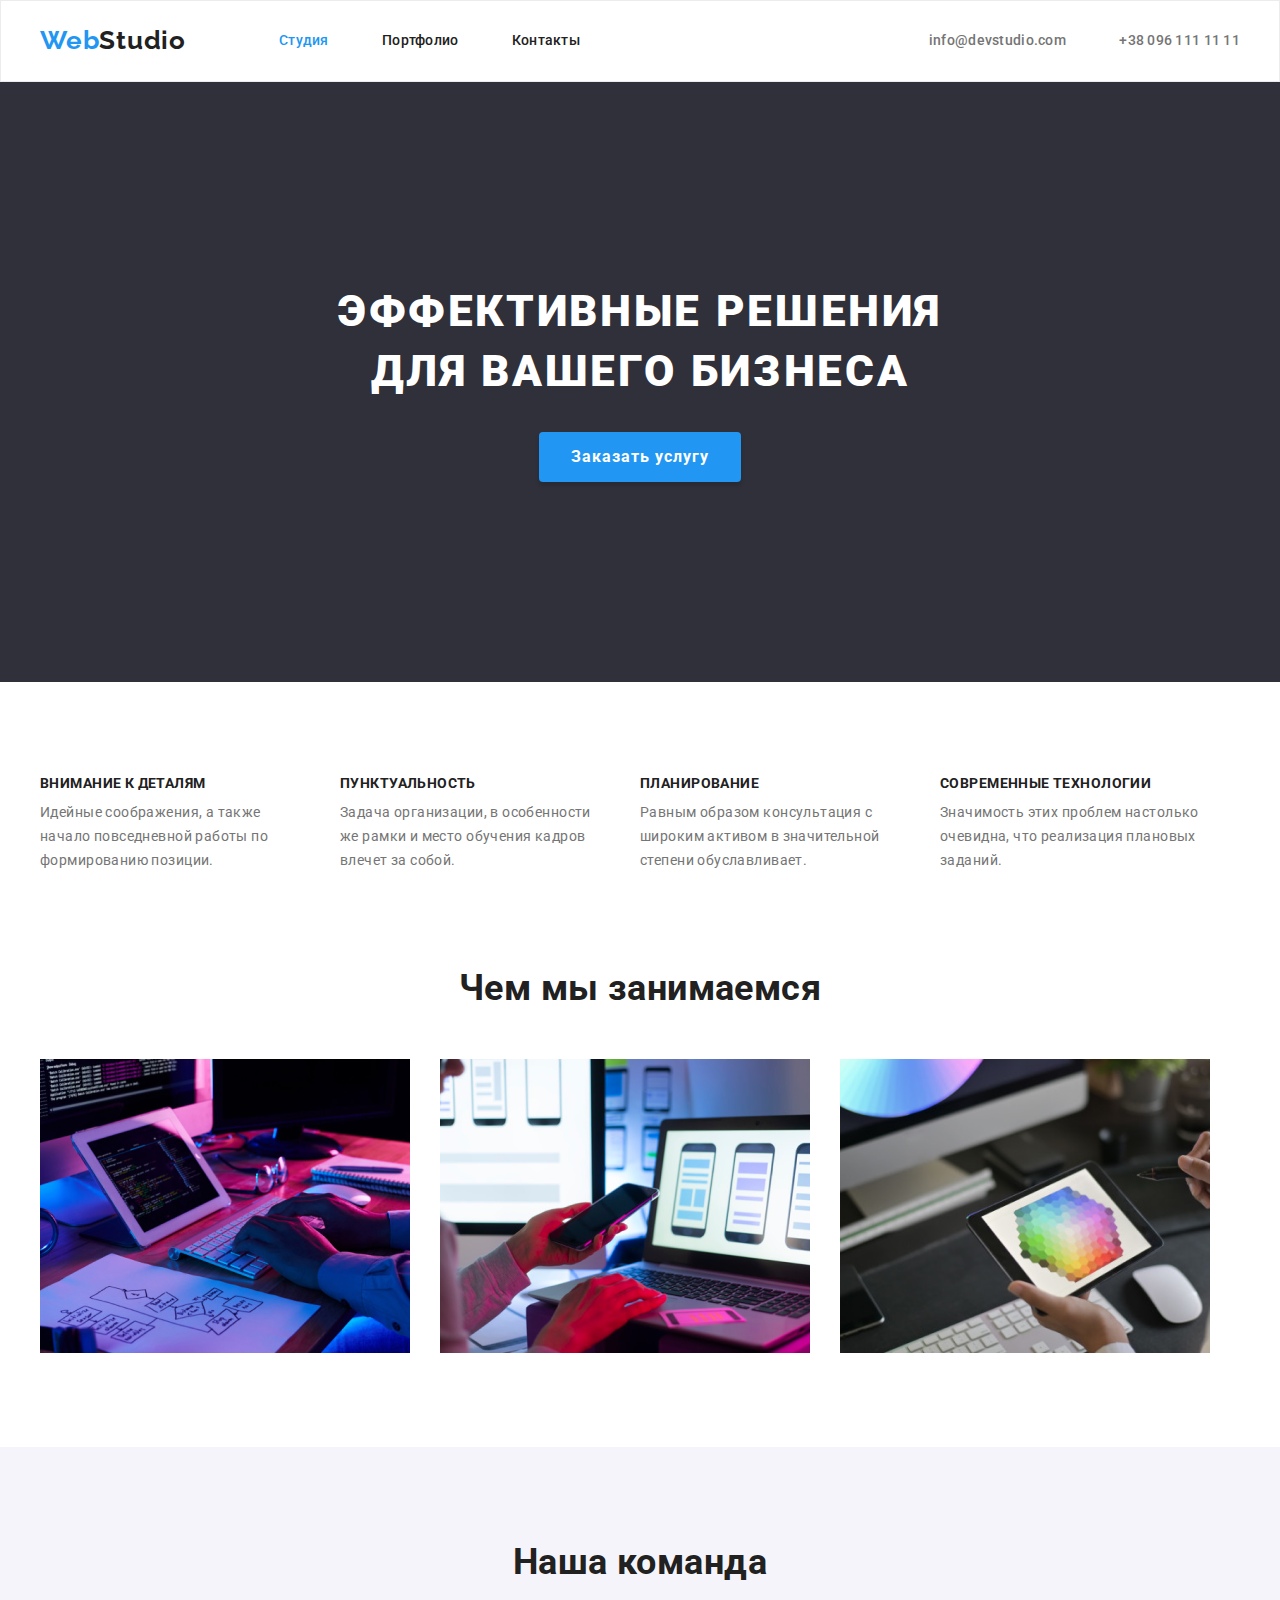
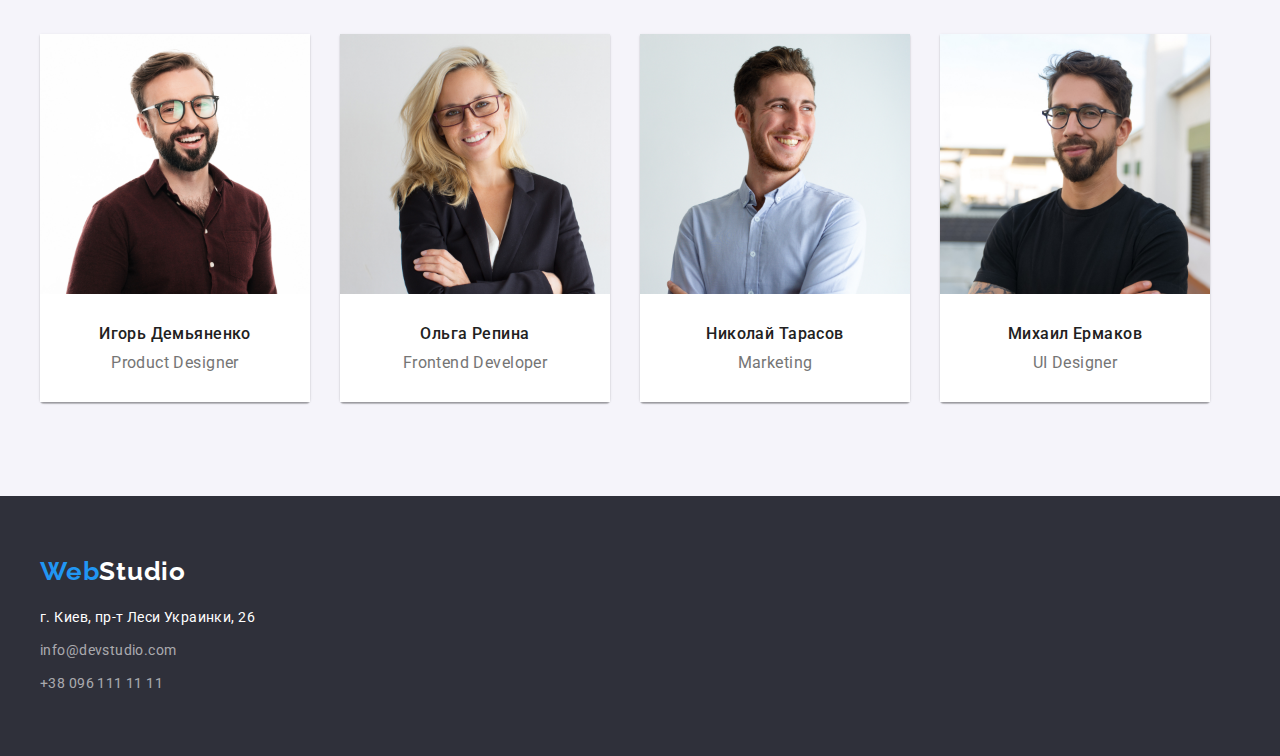
==== index.html @ ef6c9e2e "lesson7" ====
<!DOCTYPE html>
<html lang="ru">
  <head>
    <meta charset="UTF-8" />
    <meta name="viewport" content="width=device-width, initial-scale=1.0" />
    <title>WebStudio</title>
    <!-- ПОДКЛЮЧЕНИЕ СТИЛЕЙ -->
    <link rel="preconnect" href="https://fonts.gstatic.com" />
    <link
      href="https://fonts.googleapis.com/css2?family=Raleway:wght@700&family=Roboto:wght@400;500;700;900&display=swap"
      rel="stylesheet"
    />
    <link rel="stylesheet" href="./css/modern-normalize.css" />
    <link rel="stylesheet" href="./css/style.css" />
    <link rel="stylesheet" href="./portfolio.html" />
  </head>

  <body class="full-document">
    <!--Шапка сайта-->
    <header class="page-header">
      <div class="container main-nav">
        <nav class="nav-title">
          <a href="./index.html" class="logo"
            >Web<span class="logo-text">Studio</span>
          </a>
          <ul class="site-nav list">
            <li class="item">
              <a
                href="./index.html"
                class="link current"
                target="_blank"
                rel="noreferrer noopener"
                >Студия</a
              >
            </li>
            <li class="item">
              <a
                href="./portfolio.html"
                class="link"
                target="_blank"
                rel="noreferrer noopener"
                >Портфолио</a
              >
            </li>
            <li class="item">
              <a href="#" class="link">Контакты</a>
            </li>
          </ul>
        </nav>
        <address class="address-nav">
          <ul class="auth-nav list">
            <li class="item">
              <a href="mailto:info@devstudio.com" class="link"
                >info@devstudio.com</a
              >
            </li>
            <li class="item">
              <a href="tel:+380961111111" class="link">+38 096 111 11 11</a>
            </li>
          </ul>
        </address>
      </div>
    </header>
    <main>
      <!-- Hero -->
      <section class="section-hero">
        <div class="container hero">
          <h1 class="hero-title">
            Эффективные решения<br />
            для вашего бизнеса
          </h1>
          <a href="#"
            ><button type="button" class="button">Заказать услугу</button></a
          >
        </div>
      </section>
      <!-- Преимущества -->
      <section class="section-feature">
        <div class="container feature">
          <!-- <h2>Наши преимущества</h2>-->
          <ul class="feature-list list">
            <li class="item">
              <h3 class="feature-title">Внимание к деталям</h3>
              <p class="text-feature">
                Идейные соображения, а также начало повседневной работы по
                формированию позиции.
              </p>
            </li>
            <li class="item">
              <h3 class="feature-title">Пунктуальность</h3>
              <p class="text-feature">
                Задача организации, в особенности же рамки и место обучения
                кадров влечет за собой.
              </p>
            </li>
            <li class="item">
              <h3 class="feature-title">Планирование</h3>
              <p class="text-feature">
                Равным образом консультация с широким активом в значительной
                степени обуславливает.
              </p>
            </li>
            <li class="item">
              <h3 class="feature-title">Современные технологии</h3>
              <p class="text-feature">
                Значимость этих проблем настолько очевидна, что реализация
                плановых заданий.
              </p>
            </li>
          </ul>
        </div>
      </section>
      <!-- Примери работ -->
      <section class="section-sample">
        <div class="container sample">
          <h2 class="sample-title">Чем мы занимаемся</h2>
          <ul class="sample-list list">
            <li class="item">
              <img src="./images/box1.png" alt="Наши услуги" width="370" />
            </li>
            <li class="item">
              <img src="./images/box2.png" alt="Наши услуги" width="370" />
            </li>
            <li class="item">
              <img src="./images/box3.png" alt="Наши услуги" width="370" />
            </li>
          </ul>
        </div>
      </section>
      <!-- Работники компании -->
      <section class="section-workers">
        <div class="container workers">
          <h2 class="workers-title">Наша команда</h2>
          <ul class="workers-list list">
            <li class="item">
              <img
                src="./images/ИгорьДемьяненко.jpg"
                alt="Фото Игорь Демьяненко"
                width="270"
              />
              <div class="description-worker">
                <h3 class="name-workers">Игорь Демьяненко</h3>
                <p>Product Designer</p>
              </div>
            </li>
            <li class="item">
              <img
                src="./images/ОльгаРепина.jpg"
                alt="Фото Ольга Репина"
                width="270"
              />
              <div class="description-worker">
                <h3 class="name-workers">Ольга Репина</h3>
                <p>Frontend Developer</p>
              </div>
            </li>
            <li class="item">
              <img
                src="./images/НиколайТарасов.jpg"
                alt="Фото Николай Тарасов"
                width="270"
              />
              <div class="description-worker">
                <h3 class="name-workers">Николай Тарасов</h3>
                <p>Marketing</p>
              </div>
            </li>
            <li class="item">
              <img
                src="./images/МихаилЕрмаков.jpg"
                alt="Фото Михаил Ермаков"
                width="270"
              />
              <div class="description-worker">
                <h3 class="name-workers">Михаил Ермаков</h3>
                <p>UI Designer</p>
              </div>
            </li>
          </ul>
        </div>
      </section>
    </main>
    <!-- Контакти -->
    <footer class="section-footers">
      <div class="container footers">
        <a href="./index.html" class="footer-logo">
          Web<span class="text-logo-footer">Studio</span></a
        >
        <address>
          <ul class="contacts-list list">
            <li class="item">
              <span class="maps">г. Киев, пр-т Леси Украинки, 26</span>
            </li>
            <li class="item">
              <a href="mailto:info@devstudio.com">info@devstudio.com</a>
            </li>
            <li class="item">
              <a href="tel:+380961111111">+38 096 111 11 11</a>
            </li>
          </ul>
        </address>
      </div>
    </footer>
  </body>
</html>
---- css/style.css ----
:root {
  --primary-text-color: #212121;
  --title-text-color: #757575;
  --white-button-color: #ffffff;
  --accent-button-color: #2196f3;
  --primary-white-color: #ffffff;
  --secondary-white-color: #f5f4fa;
  --black-bgc: #2f303a;
  --contacts-list-color: rgba(255, 255, 255, 0.6);
  --border-header-color: #ececec;
}
.full-document {
  color: var(--title-text-color);
  font-family: "Roboto", sans-serif;
  font-style: normal;
  font-size: 14px;
  line-height: 1.71;
  letter-spacing: 0.03em;
  background-color: var(--primary-white-color);
  text-decoration: none;
}
/* Утилиты */
*,
*::before,
*::after {
  box-sizing: inherit;
}
.list {
  margin: 0px;
  padding: 0px;
}
li {
  list-style: none;
  display: inline-block;
}
a {
  text-decoration: none;
  font-style: normal;
}
img {
  display: block;
}
.container {
  width: 1200px;
  padding-right: 15px;
  padding-left: 15px;
  margin-right: auto;
  margin-left: auto;
}
/* Header */
.page-header {
  font-weight: 500;
  line-height: 1.14;
  letter-spacing: 0.02em;
  background-color: var(--white-button-color);
  border: 1px solid var(--border-header-color);
}
.main-nav {
  display: flex;
  align-items: center;
}
/* Site-nav */
.logo {
  color: var(--accent-button-color);
  font-family: "Raleway", sans-serif;
  font-weight: 700;
  font-size: 26px;
  line-height: 1.19;
  letter-spacing: 0.03em;
  display: block;
  padding-top: 24px;
  padding-bottom: 25px;
}
.logo-text {
  color: var(--primary-text-color);
}
.nav-title {
  display: flex;
}
.site-nav {
  margin-left: 93px;
}
.site-nav .current {
  color: var(--accent-button-color);
}
.site-nav .item:not(:last-child) {
  margin-right: 50px;
}
.site-nav .link {
  display: block;
  padding-top: 32px;
  padding-bottom: 32px;
}
.site-nav a {
  color: var(--primary-text-color);
}
.address-nav {
  margin-left: auto;
}
.address-nav .link {
  display: block;
  padding-top: 32px;
  padding-bottom: 32px;
}
.address-nav a {
  color: var(--title-text-color);
}
.auth-nav .item + .item {
  margin-left: 50px;
}
.site-nav a:hover,
.address-nav a:hover,
.site-nav a:focus,
.address-nav a:hover {
  color: var(--accent-button-color);
}
/* Hero*/
.section-hero {
  background: var(--black-bgc);
  flex-direction: column;
  text-align: center;
  align-items: center;
  padding-top: 200px;
  padding-bottom: 200px;
}
.hero-title {
  color: var(--white-button-color);
  font-weight: 900;
  font-size: 44px;
  line-height: 1.36;
  letter-spacing: 0.06em;
  text-transform: uppercase;
  margin-top: 0px;
  margin-bottom: 30px;
}

/* Button*/
.hero .button {
  color: var(--white-button-color);
  background-color: var(--accent-button-color);
  font-weight: 700;
  font-size: 16px;
  line-height: 1.87;
  box-shadow: 0px 4px 4px rgba(0, 0, 0, 0.15);
  border-radius: 4px;
  border: none;
  letter-spacing: 0.06em;
  padding: 10px 32px;
}
/* Feature */
.section-feature {
  justify-content: center;
  padding-top: 94px;
  padding-bottom: 94px;
}
.feature-list {
  display: flex;
}
.feature-list .item {
  width: 270px;
}
.feature-list .item:not(:last-child) {
  margin-right: 30px;
}
.feature-title {
  color: var(--primary-text-color);
  font-size: 14px;
  line-height: 1.14;
  text-transform: uppercase;
  margin: 0 auto;
  margin-bottom: 10px;
}
.text-feature {
  font-weight: 400;
  margin: 0 auto;
}
/* Sample */
.section-sample {
  flex-direction: column;
  padding-bottom: 94px;
}
.sample-title {
  color: var(--primary-text-color);
  font-size: 36px;
  line-height: 1.17;
  text-align: center;
  margin-top: 0px;
  margin-bottom: 50px;
}
.sample-list {
  display: flex;
}
.sample-list .item:not(:last-child) {
  margin-right: 30px;
}
/* Workers */
.section-workers {
  padding-top: 94px;
  padding-bottom: 94px;
  flex-direction: column;
  background-color: var(--secondary-white-color);
}
.workers-title {
  color: var(--primary-text-color);
  font-size: 36px;
  line-height: 1.17;
  text-align: center;
  margin-top: 0px;
  margin-bottom: 50px;
}
.workers-list {
  display: flex;
}
.workers-list .item {
  width: 270px;
  text-align: center;
  box-shadow: 0px 1px 3px rgba(0, 0, 0, 0.12), 0px 1px 1px rgba(0, 0, 0, 0.14),
    0px 2px 1px rgba(0, 0, 0, 0.2);
  border-radius: 0px 0px 4px 4px;
}
.workers-list .item:not(:last-child) {
  margin-right: 30px;
}
.name-workers {
  color: var(--primary-text-color);
  font-weight: 500;
  font-size: 16px;
  line-height: 1.19;
  text-align: center;
  margin-top: 0px;
  margin-bottom: 10px;
}
.workers p {
  font-size: 16px;
  line-height: 1.19;
  font-weight: 400;
  text-align: center;
  margin: 0 auto;
}
.description-worker {
  padding-top: 30px;
  padding-right: 10px;
  padding-bottom: 30px;
  padding-left: 10px;
  background-color: var(--primary-white-color);
}
/* Футер */
.section-footers {
  background-color: var(--black-bgc);
  flex-direction: column;
  padding-top: 60px;
  padding-bottom: 60px;
}
.footer-logo {
  color: var(--accent-button-color);
  font-family: "Raleway", sans-serif;
  font-weight: 700;
  font-size: 26px;
  line-height: 1.17;
  letter-spacing: 0.03em;
  display: block;
  margin-bottom: 20px;
}
.text-logo-footer {
  color: var(--white-button-color);
}
.contacts-list {
  display: flex;
  flex-direction: column;
}
.contacts-list .item {
  font-weight: 400;
  font-style: normal;
}
.contacts-list .maps {
  color: var(--white-button-color);
}
.contacts-list a {
  color: var(--contacts-list-color);
}
.contacts-list .item:not(:last-child) {
  margin-bottom: 9px;
}
/*project Portfolio*/
.section-filters {
  flex-direction: column;
  padding-top: 94px;
  padding-bottom: 94px;
}
.filters-list {
  text-align: center;
  margin-bottom: 34px;
}
.filters-list .item:not(:last-child) {
  margin-right: 8px;
}
/* Button Portfolio*/
.button-filter {
  font-family: "Roboto", sans-serif;
  font-size: 16px;
  line-height: 1.63;
  font-weight: 500;
  background-color: var(--secondary-white-color);
  color: var(--primary-text-color);
  border-color: transparent;
  border: none;
  letter-spacing: 0.03em;
  border-radius: 4px;
  padding: 6px 22px;
  text-align: center;
}
.button-filter:hover,
.button-filter:focus {
  background-color: var(--accent-button-color);
  color: var(--white-button-color);
  box-shadow: 0px 3px 1px rgba(0, 0, 0, 0.1), 0px 1px 2px rgba(0, 0, 0, 0.08),
    0px 2px 2px rgba(0, 0, 0, 0.12);
}
.project-list {
  display: flex;
  flex-wrap: wrap;
}
.project-list .item {
  background-color: var(--white-button-color);
  border: 1px solid #eeeeee;
  /* width: calc((100% - 60px) / 3); */
  margin-right: 30px;
  margin-bottom: 30px;
  width: 370px;
  box-shadow: 0px 1px 1px rgba(0, 0, 0, 0.12), 0px 4px 4px rgba(0, 0, 0, 0.06),
    1px 4px 6px rgba(0, 0, 0, 0.16);
}
.project-list .item:nth-child(3n) {
  margin-right: 0px;
}
.project-list .item:nth-last-child(-n + 3) {
  margin-bottom: 0px;
}
.project-title {
  padding: 20px 24px;
}
.project-name {
  color: var(--primary-text-color);
  font-size: 18px;
  line-height: 2;
  letter-spacing: 0.06em;
  margin-top: 0px;
  margin-bottom: 4px;
}
.project-list p {
  color: var(--title-text-color);
  font-size: 16px;
  line-height: 1.88;
  font-weight: 400;
  margin: 0px auto;
}

/* Черновик */

/* .section-hero {
  width: 100%;
  background: var(--black-bgc);
  background-image: url(./images/ОльгаРепина.jpg);
  background-repeat: no-repeat;
  background-size: cover;

  background-image: linear-gradient(top, rgba(222, 245, 34, 06));
  background-image: radial-gradient(black 20%, red 40%, blue 60%);
} */
/* .site-nav a::after {
  display: block;
  content: "";
  width: inherit;
  height: 3px;
  background: lawngreen;
} */

/* .site-nav a:hover::after {
  display: block;
  content: "";
  width: inherit;
  height: 3px;
  background: lawngreen;
} */
/* .auth-nav .link::before {
  content: "";
  display: inline-block;
  width: 16px;
  height: 12px;
  background: var(--accent-button-color);
  background-image: url(./images/envelope.svg);
} */
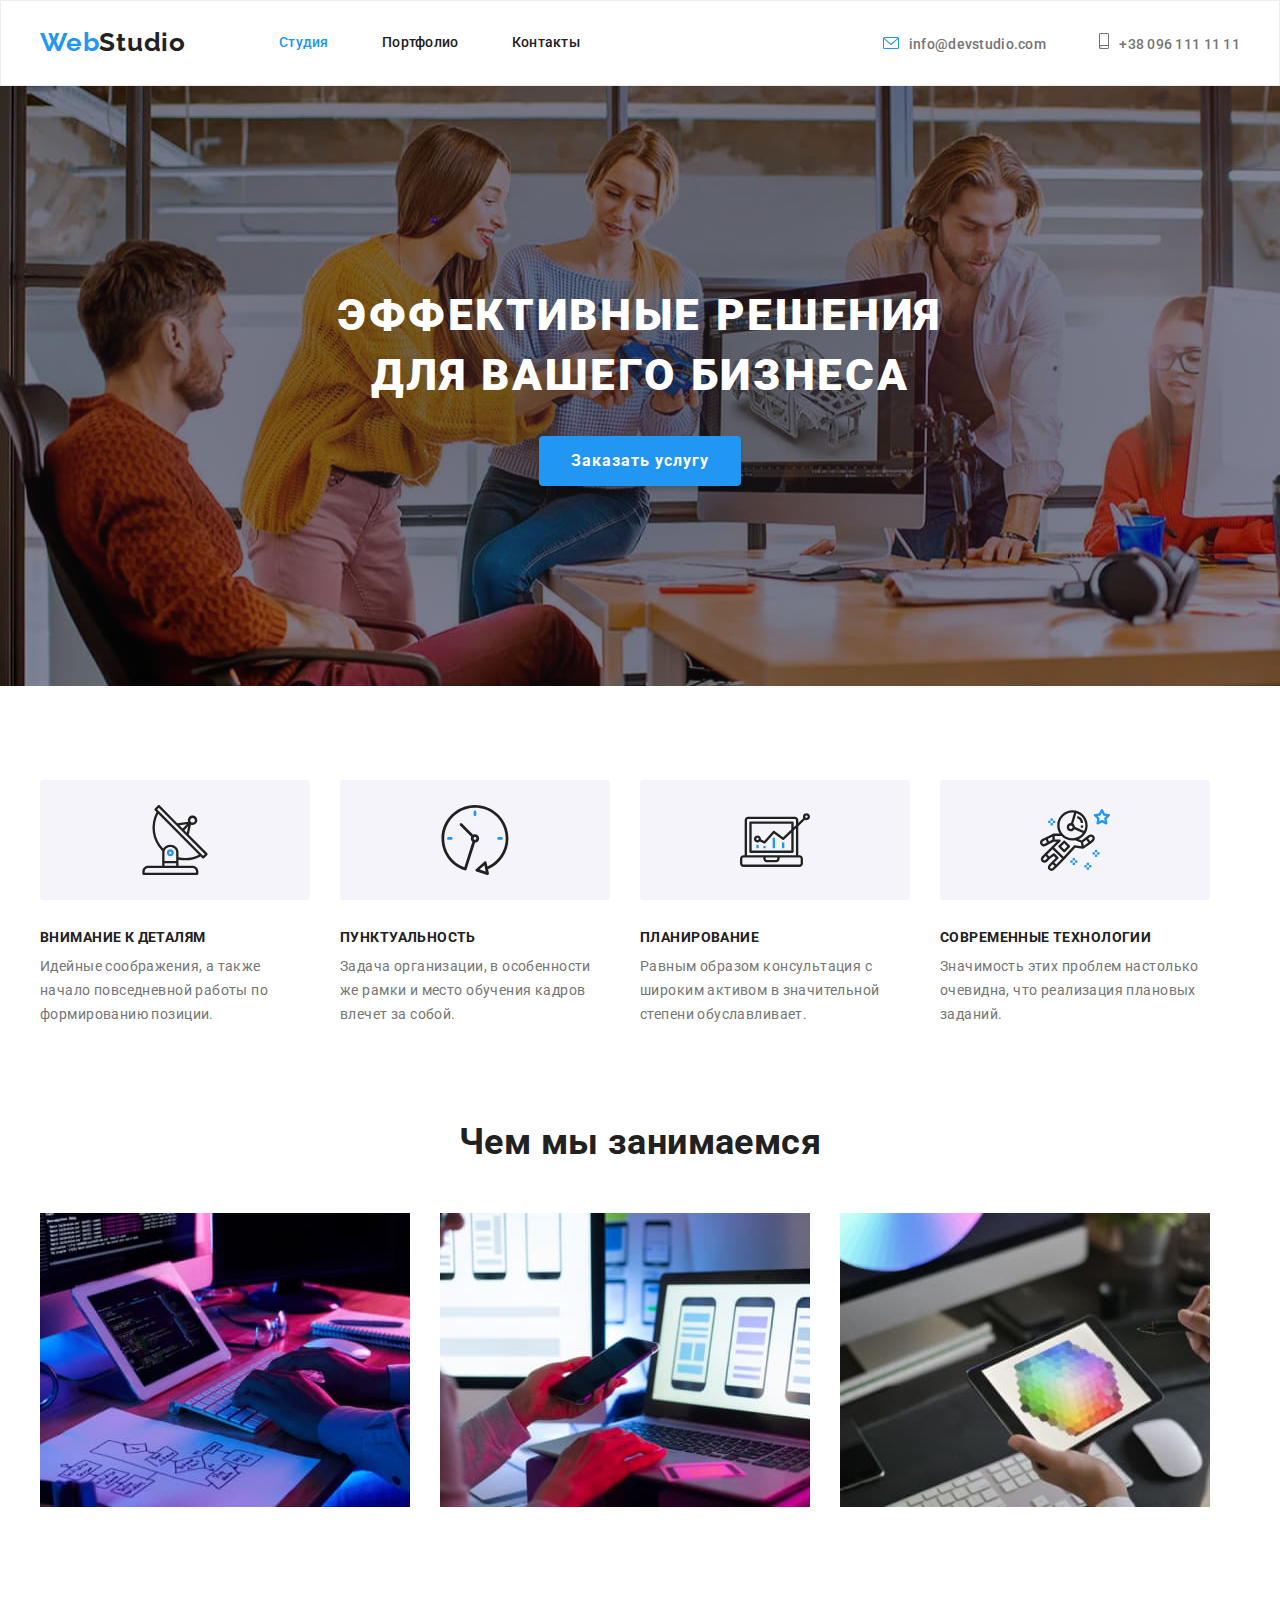
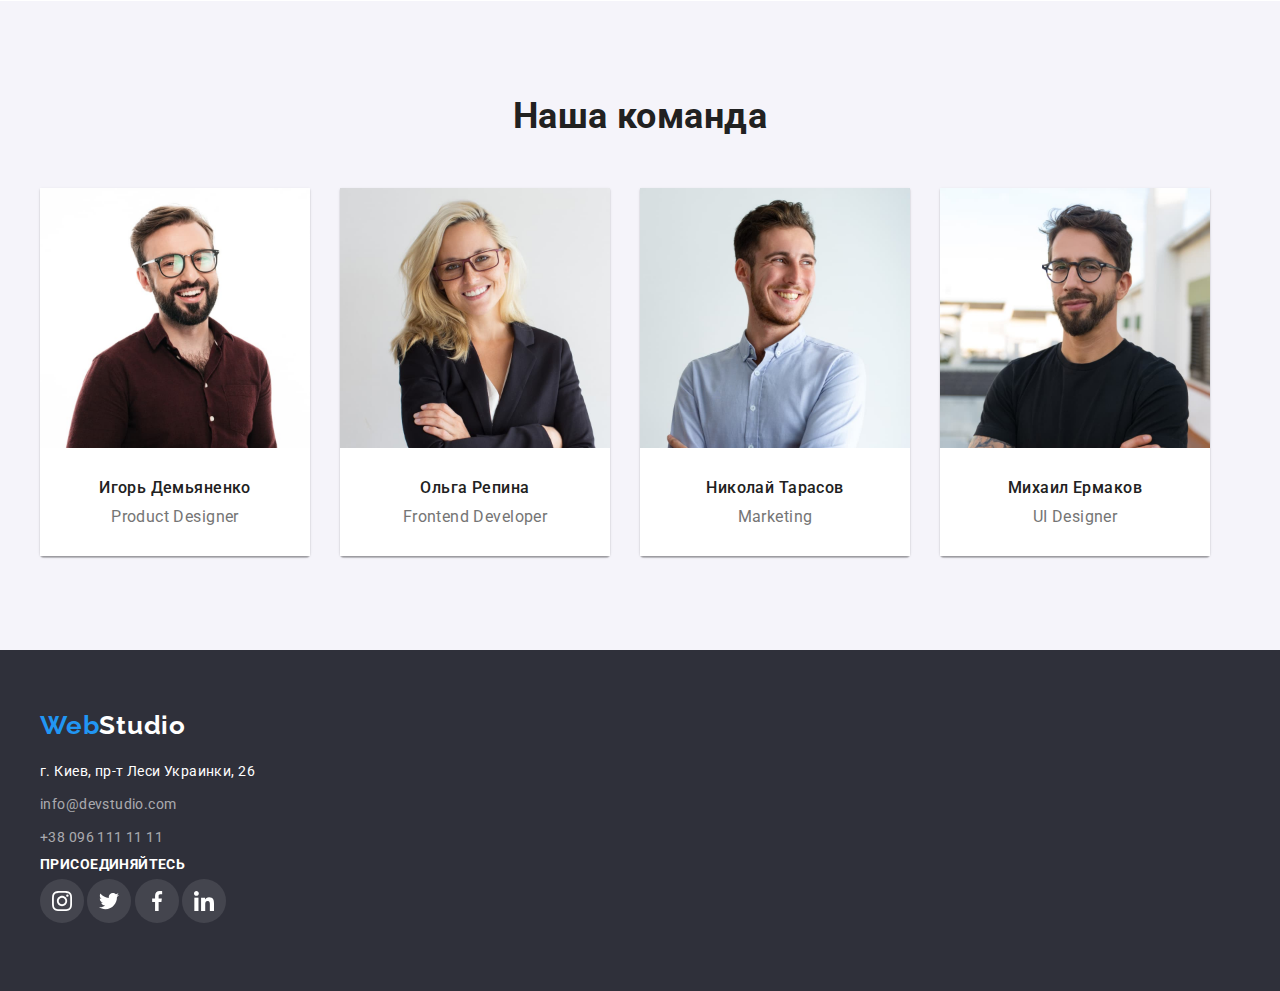
==== commit 4f9b83e9: "add icon" ====
--- a/index.html
+++ b/index.html
@@ -50,12 +50,12 @@
         <address class="address-nav">
           <ul class="auth-nav list">
             <li class="item">
-              <a href="mailto:info@devstudio.com" class="link"
+              <a href="mailto:info@devstudio.com" class="link mailto"
                 >info@devstudio.com</a
               >
             </li>
             <li class="item">
-              <a href="tel:+380961111111" class="link">+38 096 111 11 11</a>
+              <a href="tel:+380961111111" class="link tel">+38 096 111 11 11</a>
             </li>
           </ul>
         </address>
@@ -63,7 +63,7 @@
     </header>
     <main>
       <!-- Hero -->
-      <section class="section-hero">
+      <section class="section-hero overlay">
         <div class="container hero">
           <h1 class="hero-title">
             Эффективные решения<br />
@@ -79,28 +79,28 @@
         <div class="container feature">
           <!-- <h2>Наши преимущества</h2>-->
           <ul class="feature-list list">
-            <li class="item">
+            <li class="item icon-delivery">
               <h3 class="feature-title">Внимание к деталям</h3>
               <p class="text-feature">
                 Идейные соображения, а также начало повседневной работы по
                 формированию позиции.
               </p>
             </li>
-            <li class="item">
+            <li class="item icon-clock">
               <h3 class="feature-title">Пунктуальность</h3>
               <p class="text-feature">
                 Задача организации, в особенности же рамки и место обучения
                 кадров влечет за собой.
               </p>
             </li>
-            <li class="item">
+            <li class="item icon-diagram">
               <h3 class="feature-title">Планирование</h3>
               <p class="text-feature">
                 Равным образом консультация с широким активом в значительной
                 степени обуславливает.
               </p>
             </li>
-            <li class="item">
+            <li class="item icon-astronaut">
               <h3 class="feature-title">Современные технологии</h3>
               <p class="text-feature">
                 Значимость этих проблем настолько очевидна, что реализация
@@ -116,13 +116,13 @@
           <h2 class="sample-title">Чем мы занимаемся</h2>
           <ul class="sample-list list">
             <li class="item">
-              <img src="./images/box1.png" alt="Наши услуги" width="370" />
-            </li>
-            <li class="item">
-              <img src="./images/box2.png" alt="Наши услуги" width="370" />
-            </li>
-            <li class="item">
-              <img src="./images/box3.png" alt="Наши услуги" width="370" />
+              <img src="./images/box1.jpg" alt="Наши услуги" width="370" />
+            </li>
+            <li class="item">
+              <img src="./images/box2.jpg" alt="Наши услуги" width="370" />
+            </li>
+            <li class="item">
+              <img src="./images/box3.jpg" alt="Наши услуги" width="370" />
             </li>
           </ul>
         </div>
@@ -199,6 +199,15 @@
             </li>
           </ul>
         </address>
+        <div class="sign">
+          <h3 class="sign-title">ПРИСОЕДИНЯЙТЕСЬ</h3>
+          <ul class="icon-list list">
+            <li class="item instagram"></li>
+            <li class="item twitter"></li>
+            <li class="item facebook"></li>
+            <li class="item linkedin"></li>
+          </ul>
+        </div>
       </div>
     </footer>
   </body>
--- a/css/style.css
+++ b/css/style.css
@@ -114,14 +114,42 @@
 .address-nav a:hover {
   color: var(--accent-button-color);
 }
+.auth-nav .mailto::before {
+  content: "";
+  display: inline-block;
+  width: 16px;
+  height: 12px;
+  margin-right: 10px;
+  background-image: url(../images/envelope.svg);
+  background-size: contain;
+  background-position: center;
+}
+.auth-nav .tel::before {
+  content: "";
+  display: inline-block;
+  width: 10px;
+  height: 16px;
+  margin-right: 10px;
+  background-image: url(../images/smartphone.svg);
+  background-size: contain;
+}
 /* Hero*/
 .section-hero {
-  background: var(--black-bgc);
-  flex-direction: column;
-  text-align: center;
-  align-items: center;
   padding-top: 200px;
   padding-bottom: 200px;
+  flex-direction: column;
+  text-align: center;
+  align-items: center;
+}
+.overlay {
+  width: 100%;
+  margin-left: auto;
+  margin-right: auto;
+  background: var(--black-bgc);
+  background-image: radial-gradient(rgba(47, 48, 58, 0.4), transparent),
+    url(../images/Hero.jpg);
+  background-repeat: no-repeat;
+  background-size: cover;
 }
 .hero-title {
   color: var(--white-button-color);
@@ -136,6 +164,7 @@
 
 /* Button*/
 .hero .button {
+  padding: 10px 32px;
   color: var(--white-button-color);
   background-color: var(--accent-button-color);
   font-weight: 700;
@@ -145,13 +174,13 @@
   border-radius: 4px;
   border: none;
   letter-spacing: 0.06em;
-  padding: 10px 32px;
+  cursor: pointer;
 }
 /* Feature */
 .section-feature {
-  justify-content: center;
   padding-top: 94px;
   padding-bottom: 94px;
+  justify-content: center;
 }
 .feature-list {
   display: flex;
@@ -161,6 +190,28 @@
 }
 .feature-list .item:not(:last-child) {
   margin-right: 30px;
+}
+.feature-list .item::before {
+  content: "";
+  display: block;
+  height: 120px;
+  background: #f5f4fa;
+  border-radius: 4px;
+  background-repeat: no-repeat;
+  background-position: center;
+  margin-bottom: 30px;
+}
+.feature-list .icon-delivery::before {
+  background-image: url(../images/antenna.svg);
+}
+.feature-list .icon-clock::before {
+  background-image: url(../images/clock.svg);
+}
+.feature-list .icon-diagram::before {
+  background-image: url(../images/diagram.svg);
+}
+.feature-list .icon-astronaut::before {
+  background-image: url(../images/astronaut.svg);
 }
 .feature-title {
   color: var(--primary-text-color);
@@ -327,6 +378,8 @@
   margin-right: 30px;
   margin-bottom: 30px;
   width: 370px;
+}
+.project-list .item:hover {
   box-shadow: 0px 1px 1px rgba(0, 0, 0, 0.12), 0px 4px 4px rgba(0, 0, 0, 0.06),
     1px 4px 6px rgba(0, 0, 0, 0.16);
 }
@@ -358,12 +411,6 @@
 /* Черновик */
 
 /* .section-hero {
-  width: 100%;
-  background: var(--black-bgc);
-  background-image: url(./images/ОльгаРепина.jpg);
-  background-repeat: no-repeat;
-  background-size: cover;
-
   background-image: linear-gradient(top, rgba(222, 245, 34, 06));
   background-image: radial-gradient(black 20%, red 40%, blue 60%);
 } */
@@ -382,11 +429,38 @@
   height: 3px;
   background: lawngreen;
 } */
-/* .auth-nav .link::before {
-  content: "";
+/* Линки в футере */
+.sign {
+  margin: 0px, auto;
+}
+.sign-title {
+  font-size: 14px;
+  line-height: 1.14px;
+  text-transform: uppercase;
+  color: var(--primary-white-color);
+}
+.icon-list .item {
   display: inline-block;
-  width: 16px;
-  height: 12px;
-  background: var(--accent-button-color);
-  background-image: url(./images/envelope.svg);
-} */
+  width: 44px;
+  height: 44px;
+  background: rgba(255, 255, 255, 0.1);
+  background-size: 20px;
+  border-radius: 50%;
+  background-repeat: no-repeat;
+  background-position: center;
+}
+.icon-list .instagram {
+  background-image: url(../images/instagram-footer.svg);
+}
+.icon-list .twitter {
+  background-image: url(../images/twitter-footer.svg);
+}
+.icon-list .facebook {
+  background-image: url(../images/facebook-footer.svg);
+}
+.icon-list .linkedin {
+  background-image: url(../images/linkedin-footer.svg);
+}
+.icon-list .item:hover {
+  background-color: var(--accent-button-color);
+}
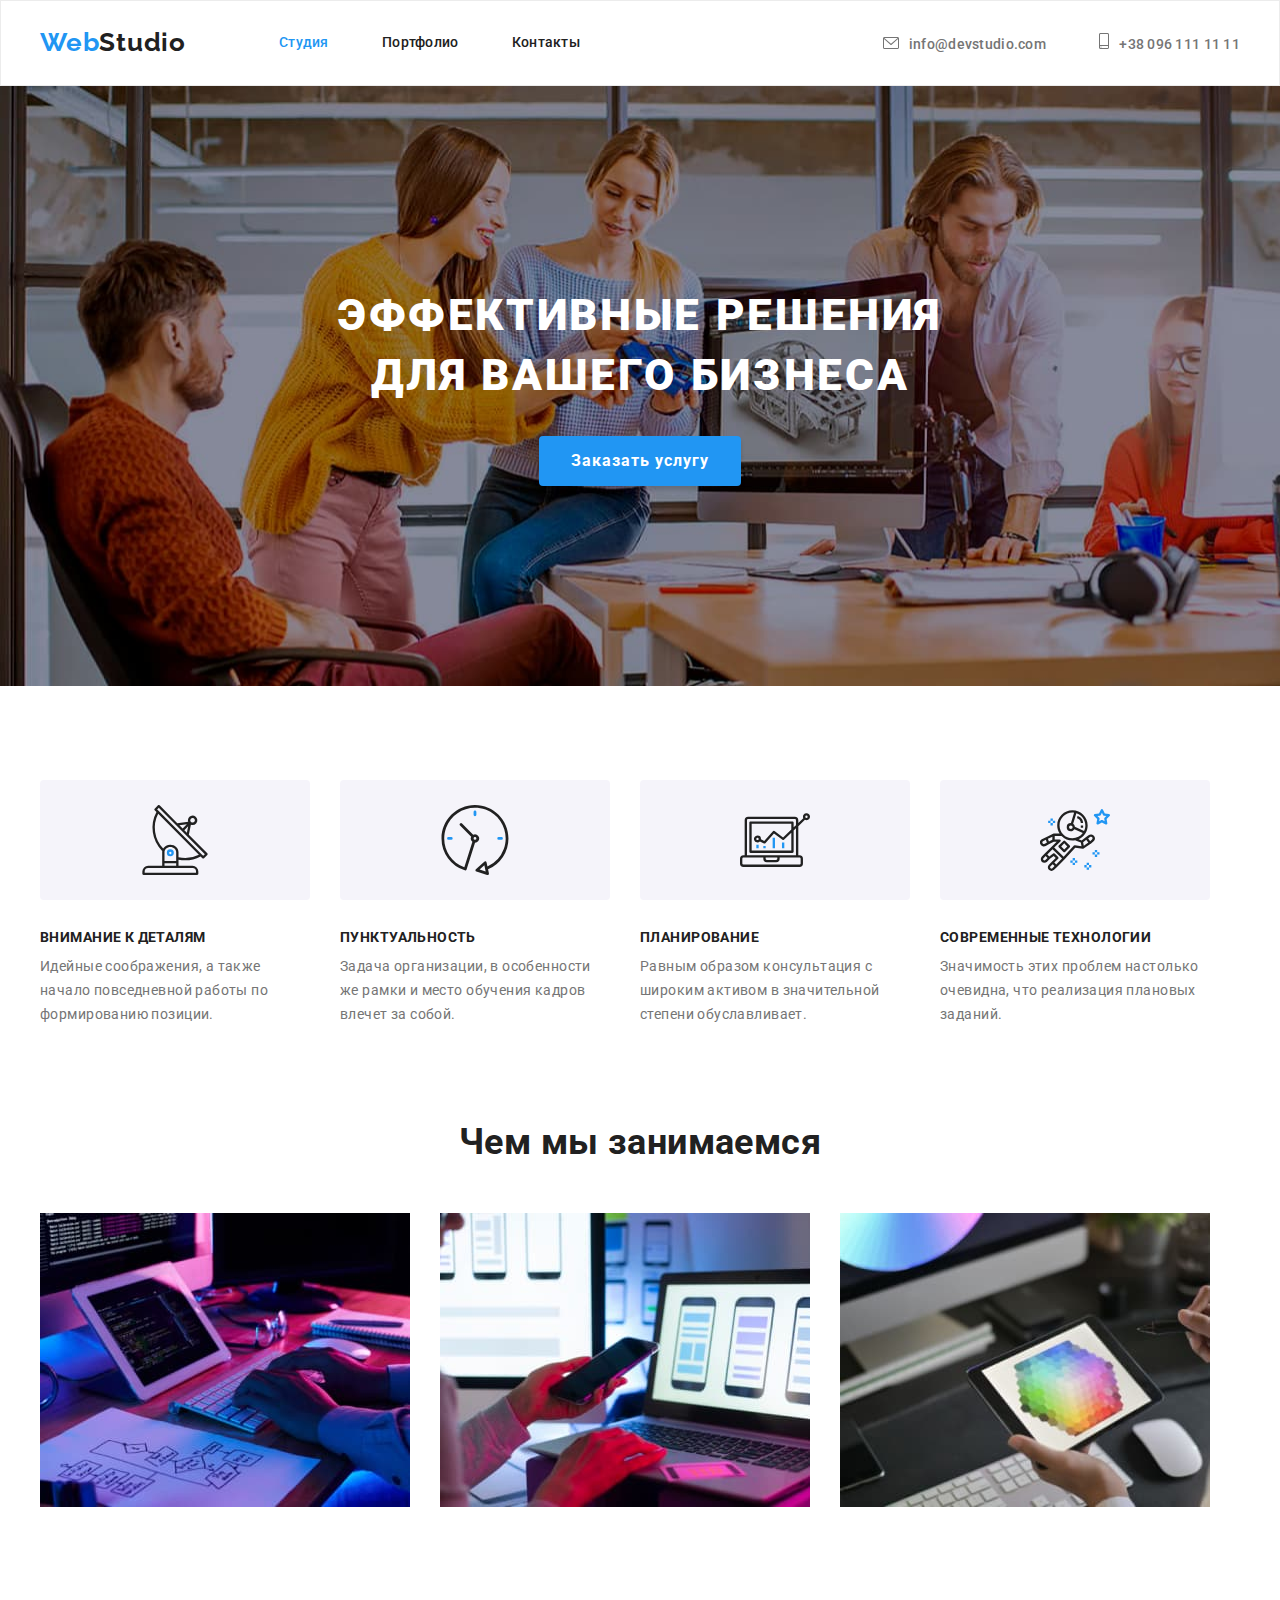
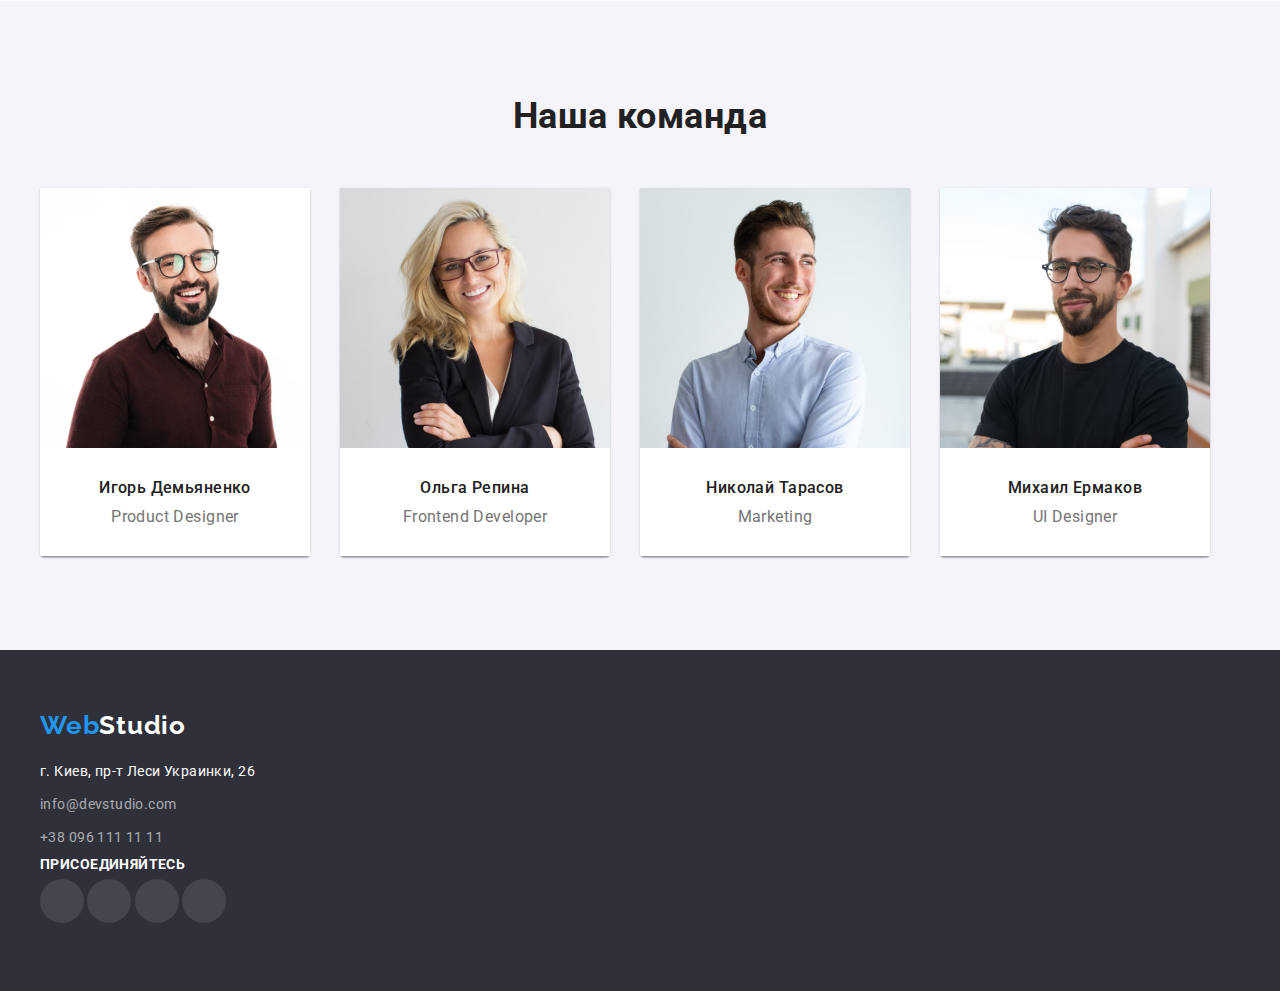
==== commit 6dc79425: "optymizaciya" ====
--- a/index.html
+++ b/index.html
@@ -1,214 +1,189 @@
 <!DOCTYPE html>
 <html lang="ru">
-  <head>
-    <meta charset="UTF-8" />
-    <meta name="viewport" content="width=device-width, initial-scale=1.0" />
-    <title>WebStudio</title>
-    <!-- ПОДКЛЮЧЕНИЕ СТИЛЕЙ -->
-    <link rel="preconnect" href="https://fonts.gstatic.com" />
-    <link
-      href="https://fonts.googleapis.com/css2?family=Raleway:wght@700&family=Roboto:wght@400;500;700;900&display=swap"
-      rel="stylesheet"
-    />
-    <link rel="stylesheet" href="./css/modern-normalize.css" />
-    <link rel="stylesheet" href="./css/style.css" />
-    <link rel="stylesheet" href="./portfolio.html" />
-  </head>
 
-  <body class="full-document">
-    <!--Шапка сайта-->
-    <header class="page-header">
-      <div class="container main-nav">
-        <nav class="nav-title">
-          <a href="./index.html" class="logo"
-            >Web<span class="logo-text">Studio</span>
-          </a>
-          <ul class="site-nav list">
-            <li class="item">
-              <a
-                href="./index.html"
-                class="link current"
-                target="_blank"
-                rel="noreferrer noopener"
-                >Студия</a
-              >
-            </li>
-            <li class="item">
-              <a
-                href="./portfolio.html"
-                class="link"
-                target="_blank"
-                rel="noreferrer noopener"
-                >Портфолио</a
-              >
-            </li>
-            <li class="item">
-              <a href="#" class="link">Контакты</a>
-            </li>
-          </ul>
-        </nav>
-        <address class="address-nav">
-          <ul class="auth-nav list">
-            <li class="item">
-              <a href="mailto:info@devstudio.com" class="link mailto"
-                >info@devstudio.com</a
-              >
-            </li>
-            <li class="item">
-              <a href="tel:+380961111111" class="link tel">+38 096 111 11 11</a>
-            </li>
-          </ul>
-        </address>
+<head>
+  <meta charset="UTF-8" />
+  <meta name="viewport" content="width=device-width, initial-scale=1.0" />
+  <title>WebStudio</title>
+  <!-- ПОДКЛЮЧЕНИЕ СТИЛЕЙ -->
+  <link rel="preconnect" href="https://fonts.gstatic.com" />
+  <link href="https://fonts.googleapis.com/css2?family=Raleway:wght@700&family=Roboto:wght@400;500;700;900&display=swap"
+    rel="stylesheet" />
+  <link rel="stylesheet" href="./css/modern-normalize.css" />
+  <link rel="stylesheet" href="./css/style.css" />
+  <link rel="stylesheet" href="./portfolio.html" />
+</head>
+
+<body class="full-document">
+  <!--Шапка сайта-->
+  <header class="page-header">
+    <div class="container main-nav">
+      <nav class="nav-title">
+        <a href="./index.html" class="logo">Web<span class="logo-text">Studio</span>
+        </a>
+        <ul class="site-nav list">
+          <li class="item">
+            <a href="./index.html" class="link current" target="_blank" rel="noreferrer noopener">Студия</a>
+          </li>
+          <li class="item">
+            <a href="./portfolio.html" class="link" target="_blank" rel="noreferrer noopener">Портфолио</a>
+          </li>
+          <li class="item">
+            <a href="#" class="link">Контакты</a>
+          </li>
+        </ul>
+      </nav>
+      <address class="address-nav">
+        <ul class="auth-nav list">
+          <li class="item">
+            <a href="mailto:info@devstudio.com" class="link mailto">info@devstudio.com</a>
+          </li>
+          <li class="item">
+            <a href="tel:+380961111111" class="link tel">+38 096 111 11 11</a>
+          </li>
+        </ul>
+      </address>
+    </div>
+  </header>
+  <main>
+    <!-- Hero -->
+    <section class="section-hero overlay">
+      <div class="container hero">
+        <h1 class="hero-title">
+          Эффективные решения<br />
+          для вашего бизнеса
+        </h1>
+        <a href="#"><button type="button" class="button">Заказать услугу</button></a>
       </div>
-    </header>
-    <main>
-      <!-- Hero -->
-      <section class="section-hero overlay">
-        <div class="container hero">
-          <h1 class="hero-title">
-            Эффективные решения<br />
-            для вашего бизнеса
-          </h1>
-          <a href="#"
-            ><button type="button" class="button">Заказать услугу</button></a
-          >
-        </div>
-      </section>
-      <!-- Преимущества -->
-      <section class="section-feature">
-        <div class="container feature">
-          <!-- <h2>Наши преимущества</h2>-->
-          <ul class="feature-list list">
-            <li class="item icon-delivery">
-              <h3 class="feature-title">Внимание к деталям</h3>
-              <p class="text-feature">
-                Идейные соображения, а также начало повседневной работы по
-                формированию позиции.
-              </p>
-            </li>
-            <li class="item icon-clock">
-              <h3 class="feature-title">Пунктуальность</h3>
-              <p class="text-feature">
-                Задача организации, в особенности же рамки и место обучения
-                кадров влечет за собой.
-              </p>
-            </li>
-            <li class="item icon-diagram">
-              <h3 class="feature-title">Планирование</h3>
-              <p class="text-feature">
-                Равным образом консультация с широким активом в значительной
-                степени обуславливает.
-              </p>
-            </li>
-            <li class="item icon-astronaut">
-              <h3 class="feature-title">Современные технологии</h3>
-              <p class="text-feature">
-                Значимость этих проблем настолько очевидна, что реализация
-                плановых заданий.
-              </p>
-            </li>
-          </ul>
-        </div>
-      </section>
-      <!-- Примери работ -->
-      <section class="section-sample">
-        <div class="container sample">
-          <h2 class="sample-title">Чем мы занимаемся</h2>
-          <ul class="sample-list list">
-            <li class="item">
-              <img src="./images/box1.jpg" alt="Наши услуги" width="370" />
-            </li>
-            <li class="item">
-              <img src="./images/box2.jpg" alt="Наши услуги" width="370" />
-            </li>
-            <li class="item">
-              <img src="./images/box3.jpg" alt="Наши услуги" width="370" />
-            </li>
-          </ul>
-        </div>
-      </section>
-      <!-- Работники компании -->
-      <section class="section-workers">
-        <div class="container workers">
-          <h2 class="workers-title">Наша команда</h2>
-          <ul class="workers-list list">
-            <li class="item">
-              <img
-                src="./images/ИгорьДемьяненко.jpg"
-                alt="Фото Игорь Демьяненко"
-                width="270"
-              />
-              <div class="description-worker">
-                <h3 class="name-workers">Игорь Демьяненко</h3>
-                <p>Product Designer</p>
-              </div>
-            </li>
-            <li class="item">
-              <img
-                src="./images/ОльгаРепина.jpg"
-                alt="Фото Ольга Репина"
-                width="270"
-              />
-              <div class="description-worker">
-                <h3 class="name-workers">Ольга Репина</h3>
-                <p>Frontend Developer</p>
-              </div>
-            </li>
-            <li class="item">
-              <img
-                src="./images/НиколайТарасов.jpg"
-                alt="Фото Николай Тарасов"
-                width="270"
-              />
-              <div class="description-worker">
-                <h3 class="name-workers">Николай Тарасов</h3>
-                <p>Marketing</p>
-              </div>
-            </li>
-            <li class="item">
-              <img
-                src="./images/МихаилЕрмаков.jpg"
-                alt="Фото Михаил Ермаков"
-                width="270"
-              />
-              <div class="description-worker">
-                <h3 class="name-workers">Михаил Ермаков</h3>
-                <p>UI Designer</p>
-              </div>
-            </li>
-          </ul>
-        </div>
-      </section>
-    </main>
-    <!-- Контакти -->
-    <footer class="section-footers">
-      <div class="container footers">
-        <a href="./index.html" class="footer-logo">
-          Web<span class="text-logo-footer">Studio</span></a
-        >
-        <address>
-          <ul class="contacts-list list">
-            <li class="item">
-              <span class="maps">г. Киев, пр-т Леси Украинки, 26</span>
-            </li>
-            <li class="item">
-              <a href="mailto:info@devstudio.com">info@devstudio.com</a>
-            </li>
-            <li class="item">
-              <a href="tel:+380961111111">+38 096 111 11 11</a>
-            </li>
-          </ul>
-        </address>
-        <div class="sign">
-          <h3 class="sign-title">ПРИСОЕДИНЯЙТЕСЬ</h3>
-          <ul class="icon-list list">
-            <li class="item instagram"></li>
-            <li class="item twitter"></li>
-            <li class="item facebook"></li>
-            <li class="item linkedin"></li>
-          </ul>
-        </div>
+    </section>
+    <!-- Преимущества -->
+    <section class="section-feature">
+      <div class="container feature">
+        <!-- <h2>Наши преимущества</h2>-->
+        <ul class="feature-list list">
+          <li class="item icon-delivery">
+            <h3 class="feature-title">Внимание к деталям</h3>
+            <p class="text-feature">
+              Идейные соображения, а также начало повседневной работы по
+              формированию позиции.
+            </p>
+          </li>
+          <li class="item icon-clock">
+            <h3 class="feature-title">Пунктуальность</h3>
+            <p class="text-feature">
+              Задача организации, в особенности же рамки и место обучения
+              кадров влечет за собой.
+            </p>
+          </li>
+          <li class="item icon-diagram">
+            <h3 class="feature-title">Планирование</h3>
+            <p class="text-feature">
+              Равным образом консультация с широким активом в значительной
+              степени обуславливает.
+            </p>
+          </li>
+          <li class="item icon-astronaut">
+            <h3 class="feature-title">Современные технологии</h3>
+            <p class="text-feature">
+              Значимость этих проблем настолько очевидна, что реализация
+              плановых заданий.
+            </p>
+          </li>
+        </ul>
       </div>
-    </footer>
-  </body>
-</html>
+    </section>
+    <!-- Примери работ -->
+    <section class="section-sample">
+      <div class="container sample">
+        <h2 class="sample-title">Чем мы занимаемся</h2>
+        <ul class="sample-list list">
+          <li class="item">
+            <img src="./images/box1.jpg" alt="Наши услуги" width="370" />
+          </li>
+          <li class="item">
+            <img src="./images/box2.jpg" alt="Наши услуги" width="370" />
+          </li>
+          <li class="item">
+            <img src="./images/box3.jpg" alt="Наши услуги" width="370" />
+          </li>
+        </ul>
+      </div>
+    </section>
+    <!-- Работники компании -->
+    <section class="section-workers">
+      <div class="container workers">
+        <h2 class="workers-title">Наша команда</h2>
+        <ul class="workers-list list">
+          <li class="item">
+            <img src="./images/ИгорьДемьяненко.jpg" alt="Фото Игорь Демьяненко" width="270" />
+            <div class="description-worker">
+              <h3 class="name-workers">Игорь Демьяненко</h3>
+              <p>Product Designer</p>
+            </div>
+          </li>
+          <li class="item">
+            <img src="./images/ОльгаРепина.jpg" alt="Фото Ольга Репина" width="270" />
+            <div class="description-worker">
+              <h3 class="name-workers">Ольга Репина</h3>
+              <p>Frontend Developer</p>
+              <ul class="social-list list">
+                <!-- <li class="item"><a href="#"><svg>
+                      <use href="../images/icons/sprite.svg#icon-instagram-work"></use>
+                    </svg></a></li> -->
+                <!-- <li class="item"><a href="#"><img src="./images/icons/instagram-work.svg" alt="instagram"></a></li>
+                <li class="item"><a href="#"><img src="./images/icons/twitter-work.svg" alt="twitter"></a></li>
+                <li class="item"><a href="#"><img src="./images/icons/facebook-work.svg" alt="facebook"></a></li>
+                <li class="item"><a href="#"><img src="./images/icons/linkedin-work.svg" alt="linkedin"></a></li> -->
+              </ul>
+            </div>
+          </li>
+          <li class="item">
+            <img src="./images/НиколайТарасов.jpg" alt="Фото Николай Тарасов" width="270" />
+            <div class="description-worker">
+              <h3 class="name-workers">Николай Тарасов</h3>
+              <p>Marketing</p>
+            </div>
+          </li>
+          <li class="item">
+            <img src="./images/МихаилЕрмаков.jpg" alt="Фото Михаил Ермаков" width="270" />
+            <div class="description-worker">
+              <h3 class="name-workers">Михаил Ермаков</h3>
+              <p>UI Designer</p>
+            </div>
+          </li>
+        </ul>
+      </div>
+    </section>
+  </main>
+  <!-- Контакти -->
+  <footer class="section-footers">
+    <div class="container footers">
+      <a href="./index.html" class="footer-logo">
+        Web<span class="text-logo-footer">Studio</span></a>
+      <address>
+        <ul class="contacts-list list">
+          <li class="item">
+            <span class="maps">г. Киев, пр-т Леси Украинки, 26</span>
+          </li>
+          <li class="item">
+            <a href="mailto:info@devstudio.com">info@devstudio.com</a>
+          </li>
+          <li class="item">
+            <a href="tel:+380961111111">+38 096 111 11 11</a>
+          </li>
+        </ul>
+      </address>
+      <div class="sign">
+        <h3 class="sign-title">ПРИСОЕДИНЯЙТЕСЬ</h3>
+        <ul class="sign-list list">
+          <li class="item instagram"></li>
+          <li class="item twitter"></li>
+          <li class="item facebook"></li>
+          <li class="item linkedin"></li>
+        </ul>
+      </div>
+    </div>
+  </footer>
+</body>
+
+</html>--- a/css/style.css
+++ b/css/style.css
@@ -120,7 +120,7 @@
   width: 16px;
   height: 12px;
   margin-right: 10px;
-  background-image: url(../images/envelope.svg);
+  background-image: url(../images/icons/envelope.svg);
   background-size: contain;
   background-position: center;
 }
@@ -130,8 +130,9 @@
   width: 10px;
   height: 16px;
   margin-right: 10px;
-  background-image: url(../images/smartphone.svg);
+  background-image: url(../images/icons/smartphone.svg);
   background-size: contain;
+  background-position: center;
 }
 /* Hero*/
 .section-hero {
@@ -146,11 +147,14 @@
   margin-left: auto;
   margin-right: auto;
   background: var(--black-bgc);
-  background-image: radial-gradient(rgba(47, 48, 58, 0.4), transparent),
-    url(../images/Hero.jpg);
+  background-image: url(../images/Hero.jpg);
   background-repeat: no-repeat;
   background-size: cover;
 }
+.overlay:hover {
+  background-image: linear-gradient (rgba(47, 48, 58, 0.4));
+}
+
 .hero-title {
   color: var(--white-button-color);
   font-weight: 900;
@@ -202,16 +206,16 @@
   margin-bottom: 30px;
 }
 .feature-list .icon-delivery::before {
-  background-image: url(../images/antenna.svg);
+  background-image: url(../images/icons/antenna.svg);
 }
 .feature-list .icon-clock::before {
-  background-image: url(../images/clock.svg);
+  background-image: url(../images/icons/clock.svg);
 }
 .feature-list .icon-diagram::before {
-  background-image: url(../images/diagram.svg);
+  background-image: url(../images/icons/diagram.svg);
 }
 .feature-list .icon-astronaut::before {
-  background-image: url(../images/astronaut.svg);
+  background-image: url(../images/icons/astronaut.svg);
 }
 .feature-title {
   color: var(--primary-text-color);
@@ -439,7 +443,7 @@
   text-transform: uppercase;
   color: var(--primary-white-color);
 }
-.icon-list .item {
+.sign-list .item {
   display: inline-block;
   width: 44px;
   height: 44px;
@@ -449,18 +453,35 @@
   background-repeat: no-repeat;
   background-position: center;
 }
-.icon-list .instagram {
-  background-image: url(../images/instagram-footer.svg);
-}
-.icon-list .twitter {
-  background-image: url(../images/twitter-footer.svg);
-}
-.icon-list .facebook {
-  background-image: url(../images/facebook-footer.svg);
-}
-.icon-list .linkedin {
-  background-image: url(../images/linkedin-footer.svg);
-}
-.icon-list .item:hover {
+.sign-list .instagram {
+  background-image: url(../images/icons/instagram-footer.svg);
+}
+.sign-list .twitter {
+  background-image: url(../images/icons/twitter-footer.svg);
+}
+.sign-list .facebook {
+  background-image: url(../images/icons/facebook-footer.svg);
+}
+.sign-list .linkedin {
+  background-image: url(../images/icons/linkedin-footer.svg);
+}
+.sign-list .item:hover {
   background-color: var(--accent-button-color);
 }
+.social-list .item {
+  display: inline-block;
+  background-repeat: no-repeat;
+  background-position: center;
+  margin-top: 16px;
+  width: 44px;
+  height: 44px;
+  border-radius: 50%;
+  /* content: ""; */
+  background-size: 20px;
+}
+.social-list .item:not(:last-child) {
+  margin-right: 10px;
+}
+.social-list .item:hover {
+  background-color: var(--accent-button-color);
+}
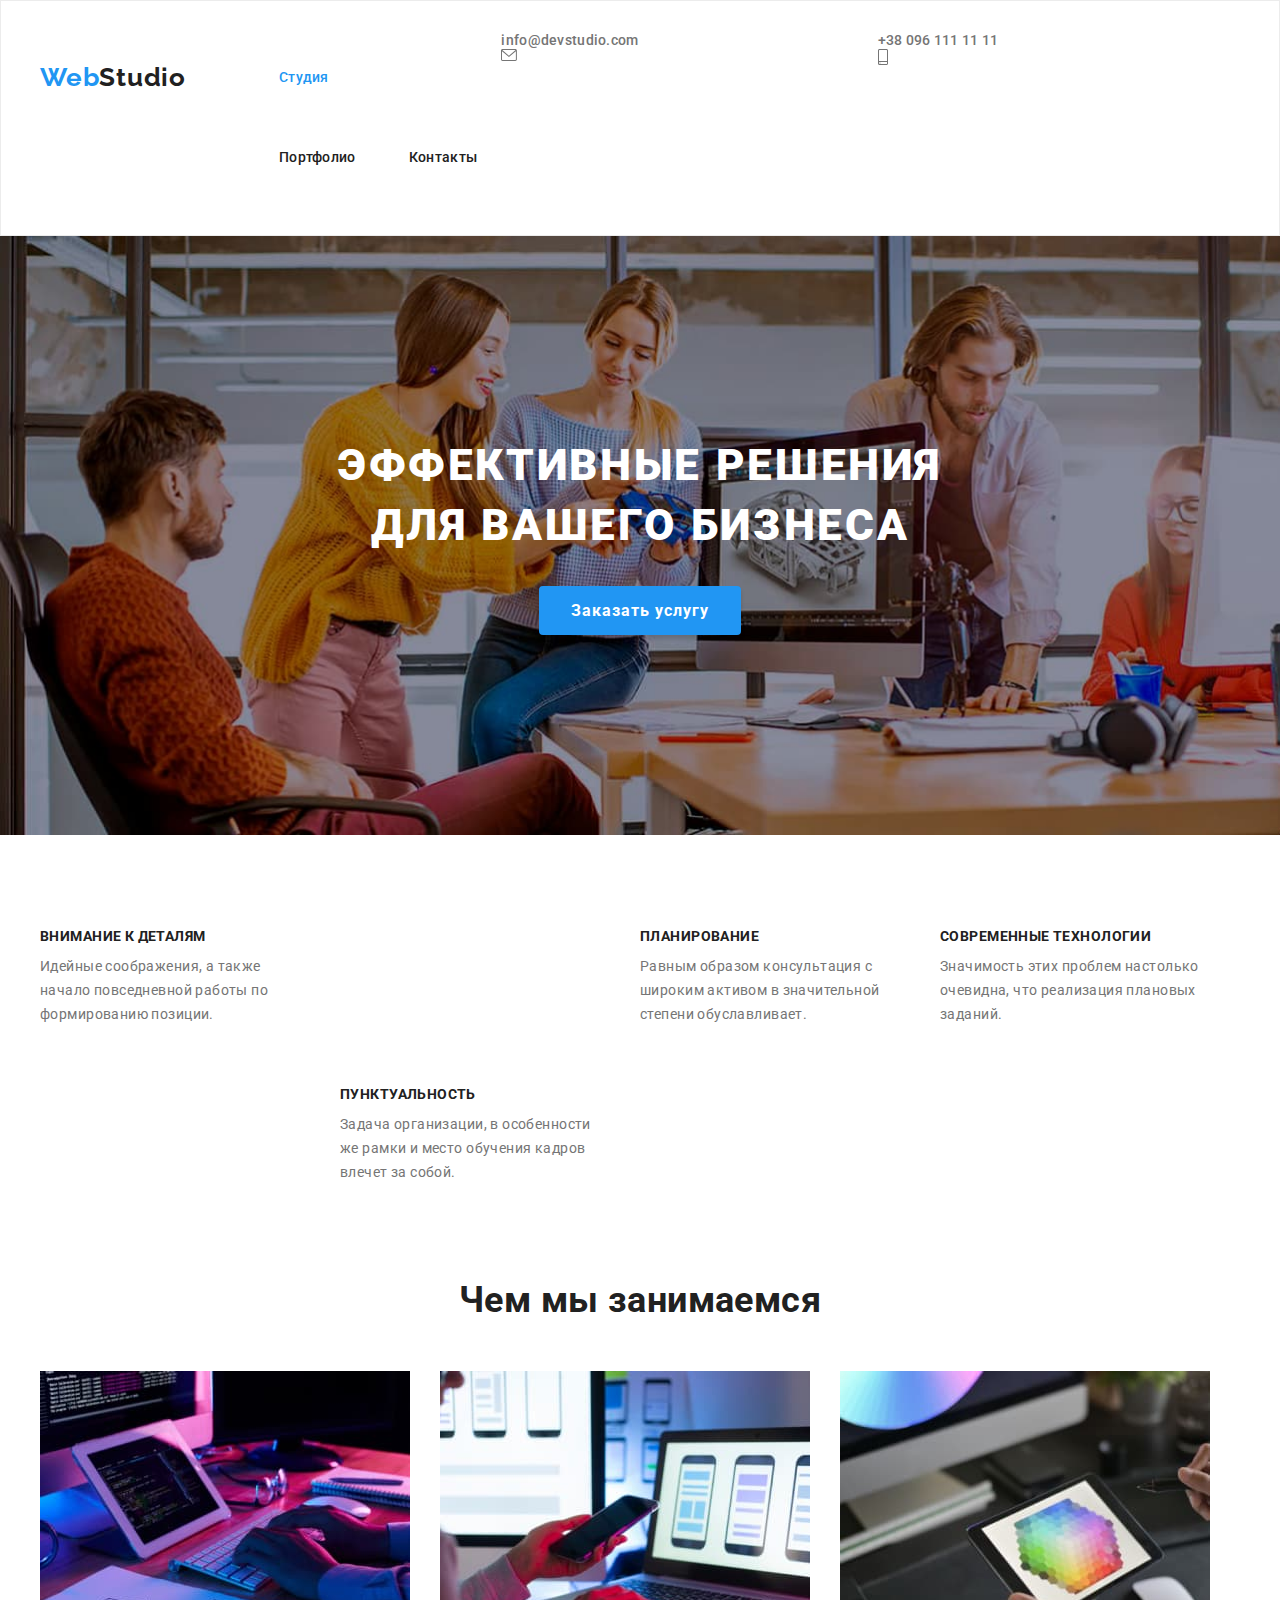
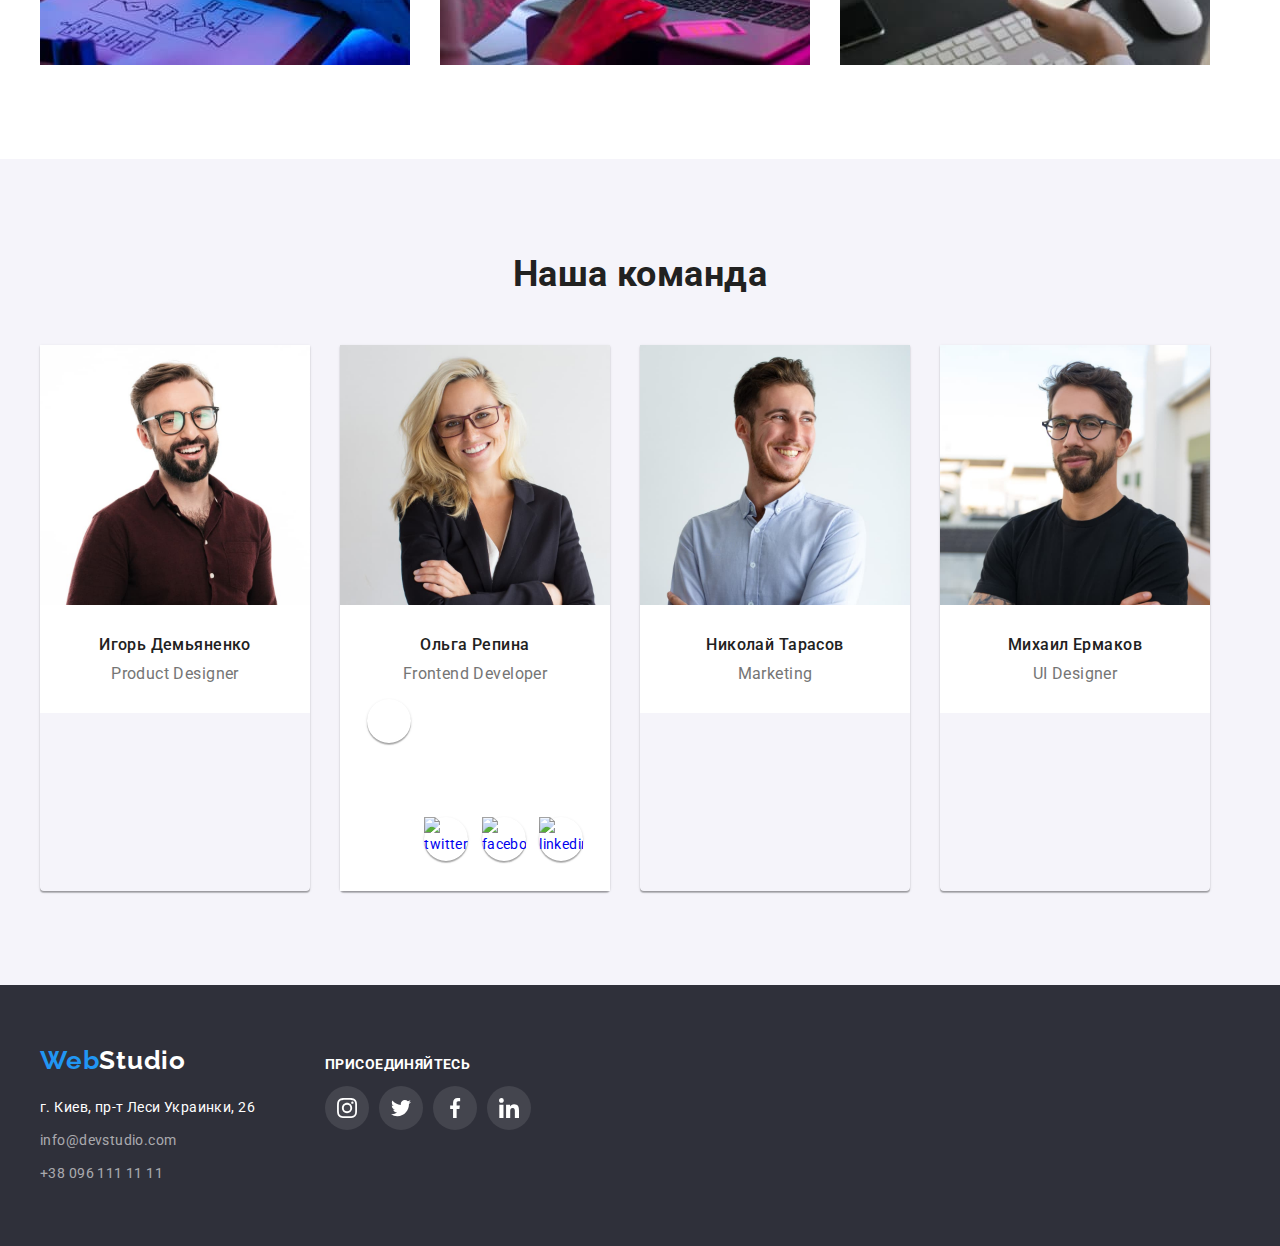
==== commit 24153ed1: "sprite1" ====
--- a/index.html
+++ b/index.html
@@ -1,189 +1,286 @@
 <!DOCTYPE html>
 <html lang="ru">
+  <head>
+    <meta charset="UTF-8" />
+    <meta name="viewport" content="width=device-width, initial-scale=1.0" />
+    <title>WebStudio</title>
+    <!-- ПОДКЛЮЧЕНИЕ СТИЛЕЙ -->
+    <link rel="preconnect" href="https://fonts.gstatic.com" />
+    <link
+      href="https://fonts.googleapis.com/css2?family=Raleway:wght@700&family=Roboto:wght@400;500;700;900&display=swap"
+      rel="stylesheet"
+    />
+    <link rel="stylesheet" href="./css/modern-normalize.css" />
+    <link rel="stylesheet" href="./css/style.css" />
+    <link rel="stylesheet" href="./portfolio.html" />
+  </head>
 
-<head>
-  <meta charset="UTF-8" />
-  <meta name="viewport" content="width=device-width, initial-scale=1.0" />
-  <title>WebStudio</title>
-  <!-- ПОДКЛЮЧЕНИЕ СТИЛЕЙ -->
-  <link rel="preconnect" href="https://fonts.gstatic.com" />
-  <link href="https://fonts.googleapis.com/css2?family=Raleway:wght@700&family=Roboto:wght@400;500;700;900&display=swap"
-    rel="stylesheet" />
-  <link rel="stylesheet" href="./css/modern-normalize.css" />
-  <link rel="stylesheet" href="./css/style.css" />
-  <link rel="stylesheet" href="./portfolio.html" />
-</head>
-
-<body class="full-document">
-  <!--Шапка сайта-->
-  <header class="page-header">
-    <div class="container main-nav">
-      <nav class="nav-title">
-        <a href="./index.html" class="logo">Web<span class="logo-text">Studio</span>
-        </a>
-        <ul class="site-nav list">
-          <li class="item">
-            <a href="./index.html" class="link current" target="_blank" rel="noreferrer noopener">Студия</a>
-          </li>
-          <li class="item">
-            <a href="./portfolio.html" class="link" target="_blank" rel="noreferrer noopener">Портфолио</a>
-          </li>
-          <li class="item">
-            <a href="#" class="link">Контакты</a>
-          </li>
-        </ul>
-      </nav>
-      <address class="address-nav">
-        <ul class="auth-nav list">
-          <li class="item">
-            <a href="mailto:info@devstudio.com" class="link mailto">info@devstudio.com</a>
-          </li>
-          <li class="item">
-            <a href="tel:+380961111111" class="link tel">+38 096 111 11 11</a>
-          </li>
-        </ul>
-      </address>
-    </div>
-  </header>
-  <main>
-    <!-- Hero -->
-    <section class="section-hero overlay">
-      <div class="container hero">
-        <h1 class="hero-title">
-          Эффективные решения<br />
-          для вашего бизнеса
-        </h1>
-        <a href="#"><button type="button" class="button">Заказать услугу</button></a>
+  <body class="full-document">
+    <!--Шапка сайта-->
+    <header class="page-header">
+      <div class="container main-nav">
+        <nav class="nav-title">
+          <a href="./index.html" class="logo"
+            >Web<span class="logo-text">Studio</span>
+          </a>
+          <ul class="site-nav list">
+            <li class="item">
+              <a
+                href="./index.html"
+                class="link current"
+                target="_blank"
+                rel="noreferrer noopener"
+                >Студия</a
+              >
+            </li>
+            <li class="item">
+              <a
+                href="./portfolio.html"
+                class="link"
+                target="_blank"
+                rel="noreferrer noopener"
+                >Портфолио</a
+              >
+            </li>
+            <li class="item">
+              <a href="#" class="link">Контакты</a>
+            </li>
+          </ul>
+        </nav>
+        <address class="address-nav">
+          <ul class="auth-nav list">
+            <li class="item">
+              <a href="mailto:info@devstudio.com" class="link mailto"
+                >info@devstudio.com
+                <svg class="icon-nav">
+                  <use
+                    href="./images/sprite.svg#envelope"
+                    width="16px"
+                    height="12px"
+                  ></use>
+                </svg>
+              </a>
+            </li>
+            <li class="item">
+              <a href="tel:+380961111111" class="link tel"
+                >+38 096 111 11 11
+                <svg class="icon-nav">
+                  <use
+                    href="./images/sprite.svg#smartphone"
+                    width="10px"
+                    height="16px"
+                  ></use>
+                </svg>
+              </a>
+            </li>
+          </ul>
+        </address>
       </div>
-    </section>
-    <!-- Преимущества -->
-    <section class="section-feature">
-      <div class="container feature">
-        <!-- <h2>Наши преимущества</h2>-->
-        <ul class="feature-list list">
-          <li class="item icon-delivery">
-            <h3 class="feature-title">Внимание к деталям</h3>
-            <p class="text-feature">
-              Идейные соображения, а также начало повседневной работы по
-              формированию позиции.
-            </p>
-          </li>
-          <li class="item icon-clock">
-            <h3 class="feature-title">Пунктуальность</h3>
-            <p class="text-feature">
-              Задача организации, в особенности же рамки и место обучения
-              кадров влечет за собой.
-            </p>
-          </li>
-          <li class="item icon-diagram">
-            <h3 class="feature-title">Планирование</h3>
-            <p class="text-feature">
-              Равным образом консультация с широким активом в значительной
-              степени обуславливает.
-            </p>
-          </li>
-          <li class="item icon-astronaut">
-            <h3 class="feature-title">Современные технологии</h3>
-            <p class="text-feature">
-              Значимость этих проблем настолько очевидна, что реализация
-              плановых заданий.
-            </p>
-          </li>
-        </ul>
-      </div>
-    </section>
-    <!-- Примери работ -->
-    <section class="section-sample">
-      <div class="container sample">
-        <h2 class="sample-title">Чем мы занимаемся</h2>
-        <ul class="sample-list list">
-          <li class="item">
-            <img src="./images/box1.jpg" alt="Наши услуги" width="370" />
-          </li>
-          <li class="item">
-            <img src="./images/box2.jpg" alt="Наши услуги" width="370" />
-          </li>
-          <li class="item">
-            <img src="./images/box3.jpg" alt="Наши услуги" width="370" />
-          </li>
-        </ul>
-      </div>
-    </section>
-    <!-- Работники компании -->
-    <section class="section-workers">
-      <div class="container workers">
-        <h2 class="workers-title">Наша команда</h2>
-        <ul class="workers-list list">
-          <li class="item">
-            <img src="./images/ИгорьДемьяненко.jpg" alt="Фото Игорь Демьяненко" width="270" />
-            <div class="description-worker">
-              <h3 class="name-workers">Игорь Демьяненко</h3>
-              <p>Product Designer</p>
-            </div>
-          </li>
-          <li class="item">
-            <img src="./images/ОльгаРепина.jpg" alt="Фото Ольга Репина" width="270" />
-            <div class="description-worker">
-              <h3 class="name-workers">Ольга Репина</h3>
-              <p>Frontend Developer</p>
-              <ul class="social-list list">
-                <!-- <li class="item"><a href="#"><svg>
+    </header>
+    <main>
+      <!-- Hero -->
+      <section class="section-hero overlay">
+        <div class="container hero">
+          <h1 class="hero-title">
+            Эффективные решения<br />
+            для вашего бизнеса
+          </h1>
+          <a href="#"
+            ><button type="button" class="button">Заказать услугу</button></a
+          >
+        </div>
+      </section>
+      <!-- Преимущества -->
+      <section class="section-feature">
+        <div class="container feature">
+          <!-- <h2>Наши преимущества</h2>-->
+          <ul class="feature-list list">
+            <li class="item">
+              <h3 class="feature-title">Внимание к деталям</h3>
+              <p class="text-feature">
+                Идейные соображения, а также начало повседневной работы по
+                формированию позиции.
+              </p>
+            </li>
+            <li class="item">
+              <svg class="clock">
+                <use href="./images/symbol-defs.svg#icon-clock"></use>
+              </svg>
+              <h3 class="feature-title">Пунктуальность</h3>
+              <p class="text-feature">
+                Задача организации, в особенности же рамки и место обучения
+                кадров влечет за собой.
+              </p>
+            </li>
+            <li class="item">
+              <h3 class="feature-title">Планирование</h3>
+              <p class="text-feature">
+                Равным образом консультация с широким активом в значительной
+                степени обуславливает.
+              </p>
+            </li>
+            <li class="item">
+              <h3 class="feature-title">Современные технологии</h3>
+              <p class="text-feature">
+                Значимость этих проблем настолько очевидна, что реализация
+                плановых заданий.
+              </p>
+            </li>
+          </ul>
+        </div>
+      </section>
+      <!-- Примери работ -->
+      <section class="section-sample">
+        <div class="container sample">
+          <h2 class="sample-title">Чем мы занимаемся</h2>
+          <ul class="sample-list list">
+            <li class="item">
+              <img src="./images/box1.jpg" alt="Наши услуги" width="370" />
+            </li>
+            <li class="item">
+              <img src="./images/box2.jpg" alt="Наши услуги" width="370" />
+            </li>
+            <li class="item">
+              <img src="./images/box3.jpg" alt="Наши услуги" width="370" />
+            </li>
+          </ul>
+        </div>
+      </section>
+      <!-- Работники компании -->
+      <section class="section-workers">
+        <div class="container workers">
+          <h2 class="workers-title">Наша команда</h2>
+          <ul class="workers-list list">
+            <li class="item">
+              <img
+                src="./images/ИгорьДемьяненко.jpg"
+                alt="Фото Игорь Демьяненко"
+                width="270"
+              />
+              <div class="description-worker">
+                <h3 class="name-workers">Игорь Демьяненко</h3>
+                <p>Product Designer</p>
+              </div>
+            </li>
+            <li class="item">
+              <img
+                src="./images/ОльгаРепина.jpg"
+                alt="Фото Ольга Репина"
+                width="270"
+              />
+              <div class="description-worker">
+                <h3 class="name-workers">Ольга Репина</h3>
+                <p>Frontend Developer</p>
+                <ul class="social-list list">
+                  <!-- <li class="item"><a href="#"><svg>
                       <use href="../images/icons/sprite.svg#icon-instagram-work"></use>
                     </svg></a></li> -->
-                <!-- <li class="item"><a href="#"><img src="./images/icons/instagram-work.svg" alt="instagram"></a></li>
-                <li class="item"><a href="#"><img src="./images/icons/twitter-work.svg" alt="twitter"></a></li>
-                <li class="item"><a href="#"><img src="./images/icons/facebook-work.svg" alt="facebook"></a></li>
-                <li class="item"><a href="#"><img src="./images/icons/linkedin-work.svg" alt="linkedin"></a></li> -->
-              </ul>
-            </div>
-          </li>
-          <li class="item">
-            <img src="./images/НиколайТарасов.jpg" alt="Фото Николай Тарасов" width="270" />
-            <div class="description-worker">
-              <h3 class="name-workers">Николай Тарасов</h3>
-              <p>Marketing</p>
-            </div>
-          </li>
-          <li class="item">
-            <img src="./images/МихаилЕрмаков.jpg" alt="Фото Михаил Ермаков" width="270" />
-            <div class="description-worker">
-              <h3 class="name-workers">Михаил Ермаков</h3>
-              <p>UI Designer</p>
-            </div>
-          </li>
-        </ul>
+                  <li class="item">
+                    <a href="#"
+                      ><svg>
+                        <use href="./images/sprite.svg#instagram"></use>
+                      </svg>
+                    </a>
+                  </li>
+                  <li class="item">
+                    <a href="#"
+                      ><img src="./images/icons/twitter.svg" alt="twitter"
+                    /></a>
+                  </li>
+                  <li class="item">
+                    <a href="#"
+                      ><img src="./images/icons/facebook.svg" alt="facebook"
+                    /></a>
+                  </li>
+                  <li class="item">
+                    <a href="#"
+                      ><img src="./images/icons/linkedin.svg" alt="linkedin"
+                    /></a>
+                  </li>
+                </ul>
+              </div>
+            </li>
+            <li class="item">
+              <img
+                src="./images/НиколайТарасов.jpg"
+                alt="Фото Николай Тарасов"
+                width="270"
+              />
+              <div class="description-worker">
+                <h3 class="name-workers">Николай Тарасов</h3>
+                <p>Marketing</p>
+              </div>
+            </li>
+            <li class="item">
+              <img
+                src="./images/МихаилЕрмаков.jpg"
+                alt="Фото Михаил Ермаков"
+                width="270"
+              />
+              <div class="description-worker">
+                <h3 class="name-workers">Михаил Ермаков</h3>
+                <p>UI Designer</p>
+              </div>
+            </li>
+          </ul>
+        </div>
+      </section>
+    </main>
+    <!-- Контакти -->
+    <footer class="section-footers">
+      <div class="container footers">
+        <div class="adress">
+          <a href="./index.html" class="footer-logo">
+            Web<span class="text-logo-footer">Studio</span></a
+          >
+          <address>
+            <ul class="contacts-list list">
+              <li class="item">
+                <span class="maps">г. Киев, пр-т Леси Украинки, 26</span>
+              </li>
+              <li class="item">
+                <a href="mailto:info@devstudio.com">info@devstudio.com</a>
+              </li>
+              <li class="item">
+                <a href="tel:+380961111111">+38 096 111 11 11</a>
+              </li>
+            </ul>
+          </address>
+        </div>
+        <div class="sign">
+          <h3 class="sign-title">ПРИСОЕДИНЯЙТЕСЬ</h3>
+          <ul class="sign-list list">
+            <li class="item">
+              <a href="#" class="soc-icon">
+                <svg class="icon-footer">
+                  <use href="./images/sprite.svg#instagram"></use>
+                </svg>
+              </a>
+            </li>
+            <li class="item">
+              <a href="#" class="soc-icon">
+                <svg class="icon-footer">
+                  <use href="./images/sprite.svg#twitter"></use>
+                </svg>
+              </a>
+            </li>
+            <li class="item">
+              <a href="#" class="soc-icon">
+                <svg class="icon-footer">
+                  <use href="./images/sprite.svg#facebook"></use>
+                </svg>
+              </a>
+            </li>
+            <li class="item">
+              <a href="#" class="soc-icon">
+                <svg class="icon-footer">
+                  <use href="./images/sprite.svg#linkedin"></use>
+                </svg>
+              </a>
+            </li>
+          </ul>
+        </div>
       </div>
-    </section>
-  </main>
-  <!-- Контакти -->
-  <footer class="section-footers">
-    <div class="container footers">
-      <a href="./index.html" class="footer-logo">
-        Web<span class="text-logo-footer">Studio</span></a>
-      <address>
-        <ul class="contacts-list list">
-          <li class="item">
-            <span class="maps">г. Киев, пр-т Леси Украинки, 26</span>
-          </li>
-          <li class="item">
-            <a href="mailto:info@devstudio.com">info@devstudio.com</a>
-          </li>
-          <li class="item">
-            <a href="tel:+380961111111">+38 096 111 11 11</a>
-          </li>
-        </ul>
-      </address>
-      <div class="sign">
-        <h3 class="sign-title">ПРИСОЕДИНЯЙТЕСЬ</h3>
-        <ul class="sign-list list">
-          <li class="item instagram"></li>
-          <li class="item twitter"></li>
-          <li class="item facebook"></li>
-          <li class="item linkedin"></li>
-        </ul>
-      </div>
-    </div>
-  </footer>
-</body>
-
-</html>+    </footer>
+  </body>
+</html>
--- a/css/style.css
+++ b/css/style.css
@@ -105,21 +105,29 @@
 .address-nav a {
   color: var(--title-text-color);
 }
+.auth-nav {
+  display: flex;
+}
 .auth-nav .item + .item {
-  margin-left: 50px;
+  margin-left: auto;
 }
 .site-nav a:hover,
-.address-nav a:hover,
+.auth-nav .link:hover,
 .site-nav a:focus,
-.address-nav a:hover {
+.auth-nav .link:hover {
   color: var(--accent-button-color);
 }
-.auth-nav .mailto::before {
+.icon-nav::before {
+  height: 16px;
+  margin-right: 10px;
+  display: flex;
+  align-items: center;
+  justify-content: center;
+}
+/* .auth-nav .mailto::before {
   content: "";
   display: inline-block;
-  width: 16px;
-  height: 12px;
-  margin-right: 10px;
+ 
   background-image: url(../images/icons/envelope.svg);
   background-size: contain;
   background-position: center;
@@ -127,13 +135,11 @@
 .auth-nav .tel::before {
   content: "";
   display: inline-block;
-  width: 10px;
-  height: 16px;
   margin-right: 10px;
   background-image: url(../images/icons/smartphone.svg);
   background-size: contain;
   background-position: center;
-}
+} */
 /* Hero*/
 .section-hero {
   padding-top: 200px;
@@ -195,17 +201,18 @@
 .feature-list .item:not(:last-child) {
   margin-right: 30px;
 }
-.feature-list .item::before {
+.feature-list .item .clock::before {
   content: "";
   display: block;
-  height: 120px;
+  width: 270px;
   background: #f5f4fa;
   border-radius: 4px;
   background-repeat: no-repeat;
   background-position: center;
   margin-bottom: 30px;
 }
-.feature-list .icon-delivery::before {
+
+/* .feature-list .icon-delivery::before {
   background-image: url(../images/icons/antenna.svg);
 }
 .feature-list .icon-clock::before {
@@ -216,7 +223,7 @@
 }
 .feature-list .icon-astronaut::before {
   background-image: url(../images/icons/astronaut.svg);
-}
+} */
 .feature-title {
   color: var(--primary-text-color);
   font-size: 14px;
@@ -305,6 +312,10 @@
   flex-direction: column;
   padding-top: 60px;
   padding-bottom: 60px;
+}
+.footers {
+  display: flex;
+  align-items: baseline;
 }
 .footer-logo {
   color: var(--accent-button-color);
@@ -336,6 +347,45 @@
 .contacts-list .item:not(:last-child) {
   margin-bottom: 9px;
 }
+
+.sign {
+  margin-top: 0;
+  margin-right: 0;
+  margin-left: 70px;
+  margin-bottom: 0;
+}
+.sign-title {
+  margin-top: 0;
+  margin-bottom: 20px;
+  font-size: 14px;
+  line-height: 1.14px;
+  text-transform: uppercase;
+  color: var(--primary-white-color);
+}
+.sign-list {
+  display: flex;
+}
+.soc-icon {
+  width: 44px;
+  height: 44px;
+  display: flex;
+  justify-content: center;
+  align-items: center;
+  background: rgba(255, 255, 255, 0.1);
+  border-radius: 50%;
+}
+.icon-footer {
+  width: 20px;
+  height: 20px;
+  /* fill: currentColor; */
+}
+.sign-list .item:not(:last-child) {
+  padding-right: 10px;
+}
+.soc-icon:hover,
+:focus {
+  background-color: var(--accent-button-color);
+}
 /*project Portfolio*/
 .section-filters {
   flex-direction: column;
@@ -434,40 +484,7 @@
   background: lawngreen;
 } */
 /* Линки в футере */
-.sign {
-  margin: 0px, auto;
-}
-.sign-title {
-  font-size: 14px;
-  line-height: 1.14px;
-  text-transform: uppercase;
-  color: var(--primary-white-color);
-}
-.sign-list .item {
-  display: inline-block;
-  width: 44px;
-  height: 44px;
-  background: rgba(255, 255, 255, 0.1);
-  background-size: 20px;
-  border-radius: 50%;
-  background-repeat: no-repeat;
-  background-position: center;
-}
-.sign-list .instagram {
-  background-image: url(../images/icons/instagram-footer.svg);
-}
-.sign-list .twitter {
-  background-image: url(../images/icons/twitter-footer.svg);
-}
-.sign-list .facebook {
-  background-image: url(../images/icons/facebook-footer.svg);
-}
-.sign-list .linkedin {
-  background-image: url(../images/icons/linkedin-footer.svg);
-}
-.sign-list .item:hover {
-  background-color: var(--accent-button-color);
-}
+
 .social-list .item {
   display: inline-block;
   background-repeat: no-repeat;
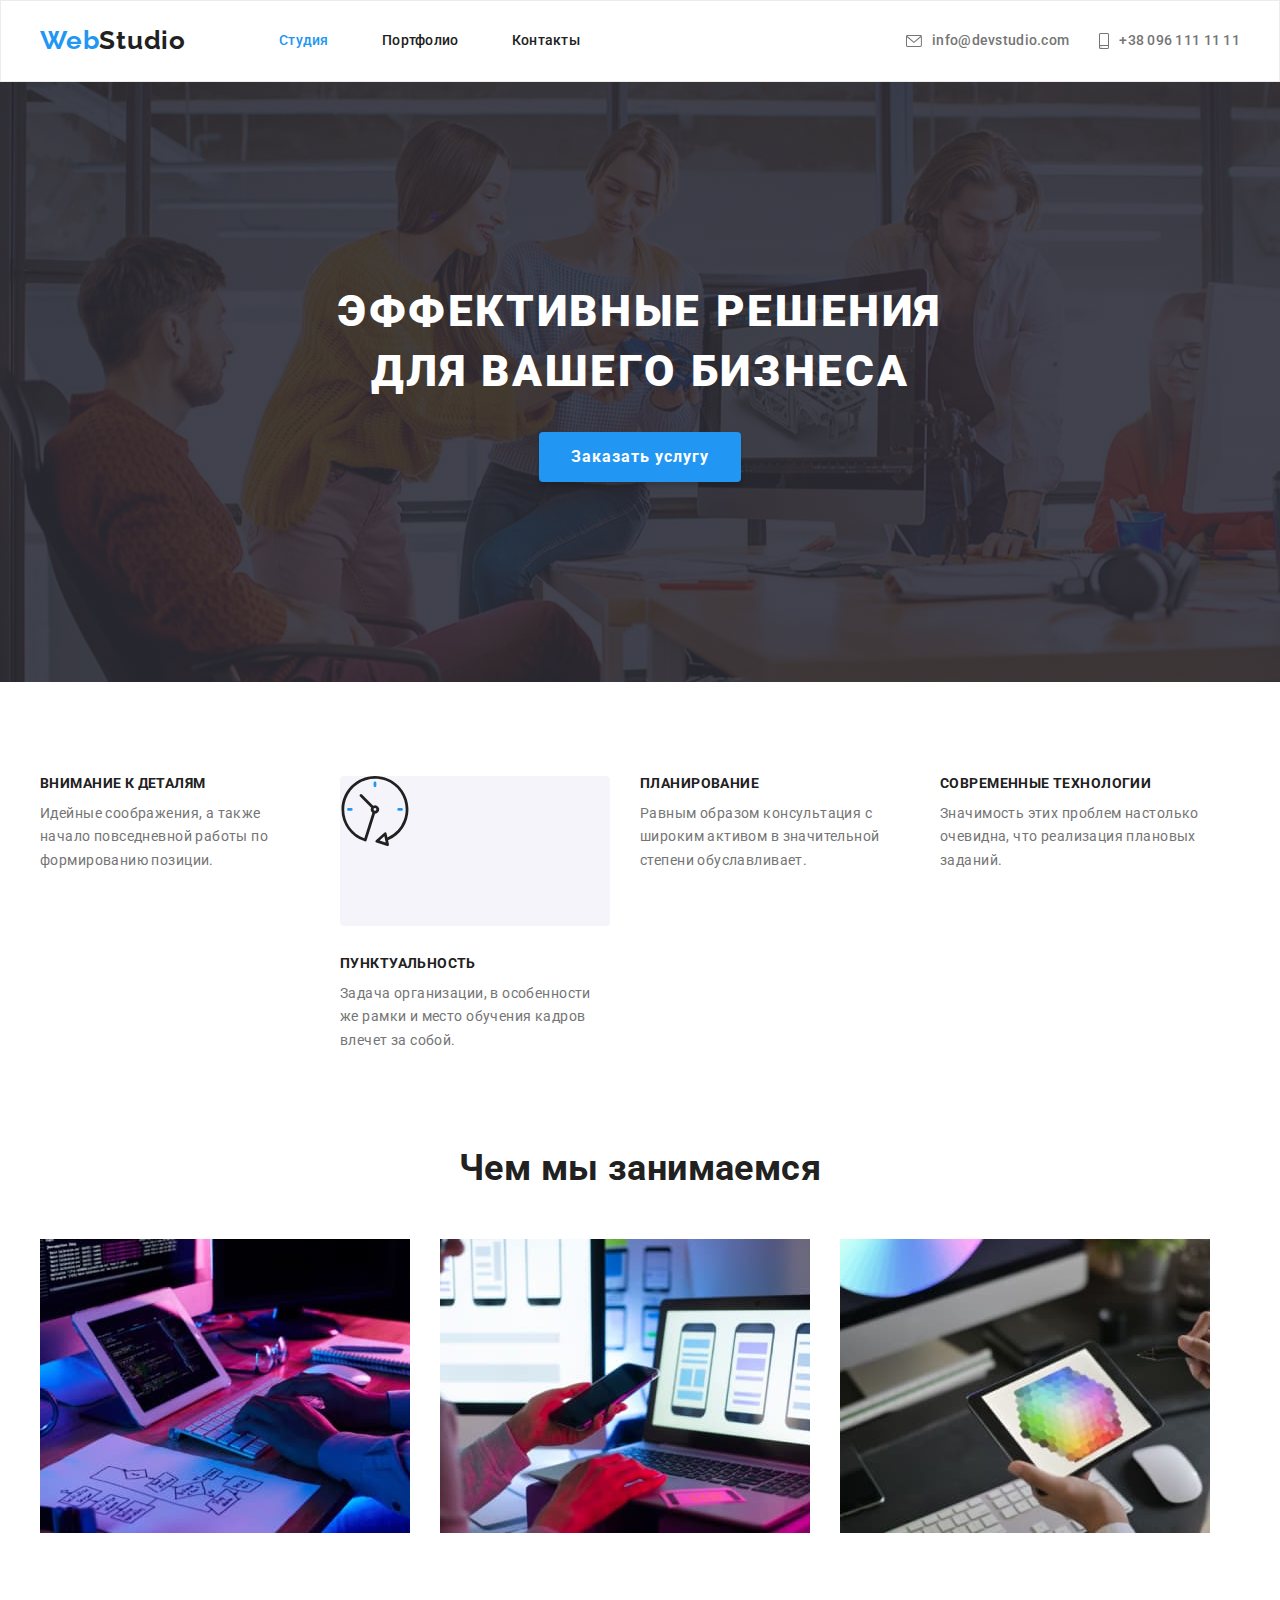
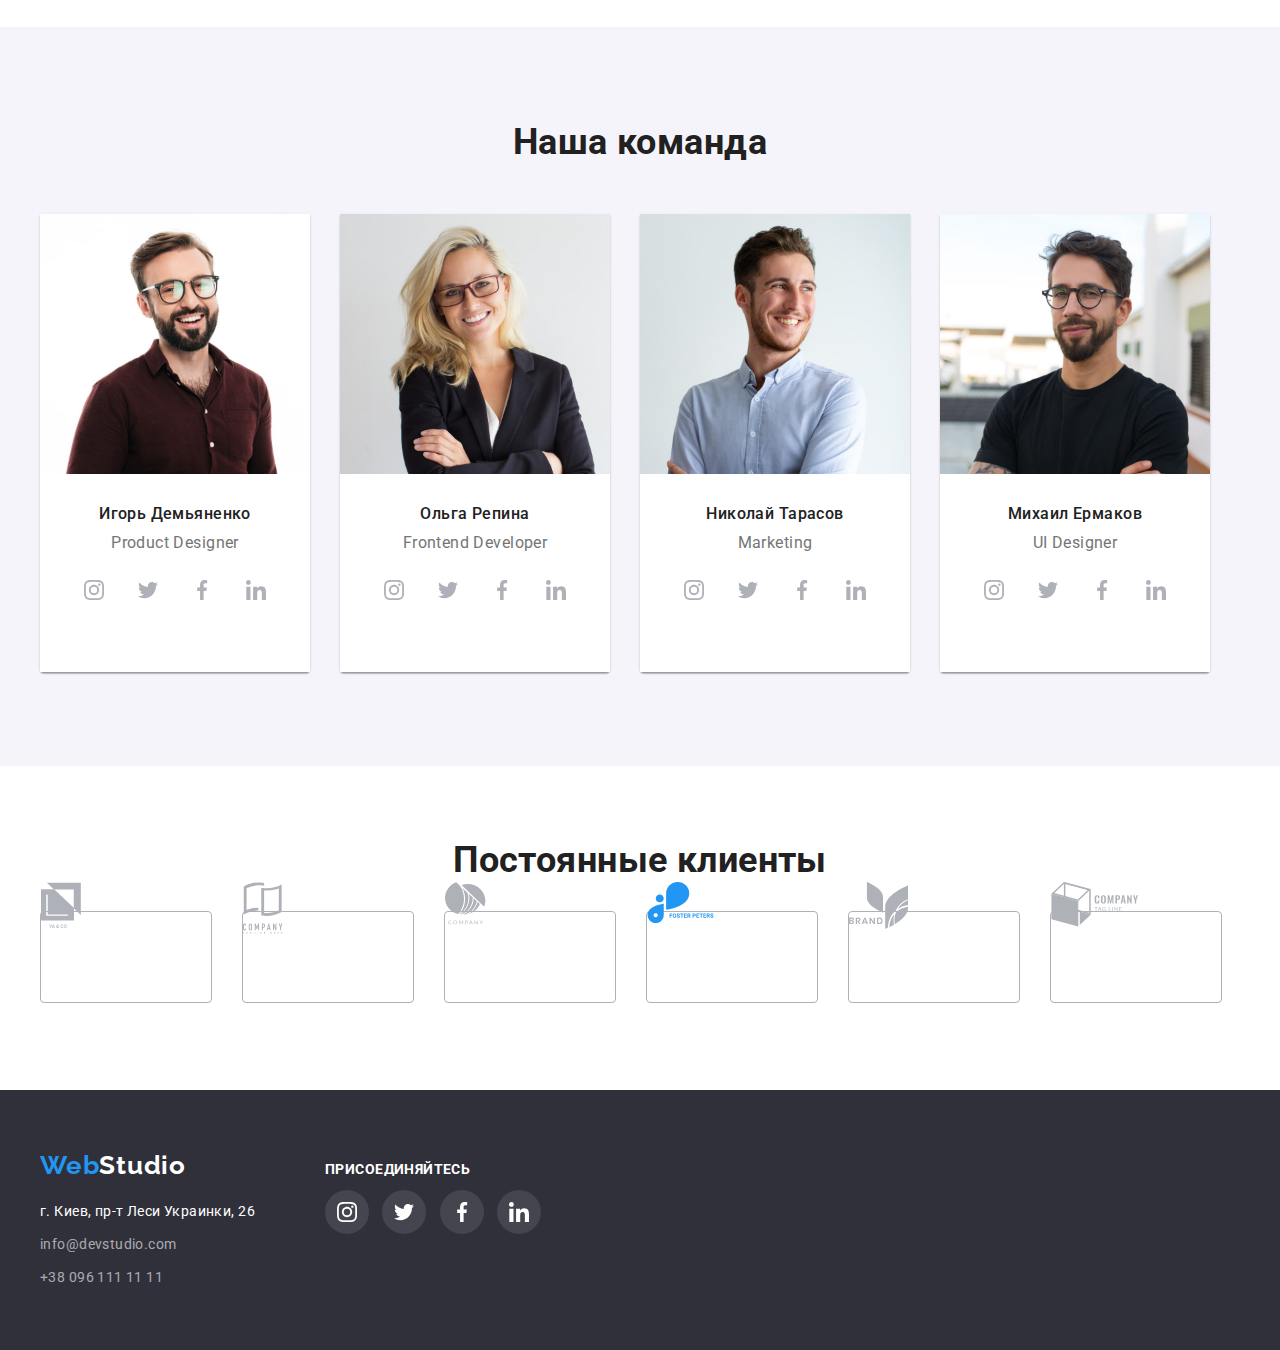
==== commit bc1d1f9f: "icons(" ====
--- a/index.html
+++ b/index.html
@@ -1,286 +1,341 @@
 <!DOCTYPE html>
 <html lang="ru">
-  <head>
-    <meta charset="UTF-8" />
-    <meta name="viewport" content="width=device-width, initial-scale=1.0" />
-    <title>WebStudio</title>
-    <!-- ПОДКЛЮЧЕНИЕ СТИЛЕЙ -->
-    <link rel="preconnect" href="https://fonts.gstatic.com" />
-    <link
-      href="https://fonts.googleapis.com/css2?family=Raleway:wght@700&family=Roboto:wght@400;500;700;900&display=swap"
-      rel="stylesheet"
-    />
-    <link rel="stylesheet" href="./css/modern-normalize.css" />
-    <link rel="stylesheet" href="./css/style.css" />
-    <link rel="stylesheet" href="./portfolio.html" />
-  </head>
-
-  <body class="full-document">
-    <!--Шапка сайта-->
-    <header class="page-header">
-      <div class="container main-nav">
-        <nav class="nav-title">
-          <a href="./index.html" class="logo"
-            >Web<span class="logo-text">Studio</span>
-          </a>
-          <ul class="site-nav list">
+
+<head>
+  <meta charset="UTF-8" />
+  <meta name="viewport" content="width=device-width, initial-scale=1.0" />
+  <title>WebStudio</title>
+  <!-- ПОДКЛЮЧЕНИЕ СТИЛЕЙ -->
+  <link rel="preconnect" href="https://fonts.gstatic.com" />
+  <link href="https://fonts.googleapis.com/css2?family=Raleway:wght@700&family=Roboto:wght@400;500;700;900&display=swap"
+    rel="stylesheet" />
+  <link rel="stylesheet" href="./css/modern-normalize.css" />
+  <link rel="stylesheet" href="./css/style.css" />
+  <link rel="stylesheet" href="./portfolio.html" />
+</head>
+
+<body class="full-document">
+  <!--Шапка сайта-->
+  <header class="page-header">
+    <div class="container main-nav">
+      <nav class="nav-title">
+        <a href="./index.html" class="logo">Web<span class="logo-text">Studio</span>
+        </a>
+        <ul class="site-nav list">
+          <li class="item">
+            <a href="./index.html" class="link current" target="_blank" rel="noreferrer noopener">Студия</a>
+          </li>
+          <li class="item">
+            <a href="./portfolio.html" class="link" target="_blank" rel="noreferrer noopener">Портфолио</a>
+          </li>
+          <li class="item">
+            <a href="#" class="link">Контакты</a>
+          </li>
+        </ul>
+      </nav>
+      <address class="address-nav">
+        <ul class="auth-nav list">
+          <li class="item">
+            <a href="mailto:info@devstudio.com" class="link">
+              <svg class="icon-nav mailto">
+                <use href="./images/sprite.svg#envelope" width="16" height="12"></use>
+              </svg>info@devstudio.com
+            </a>
+          </li>
+          <li class="item">
+            <a href="tel:+380961111111" class="link">
+              <svg class="icon-nav tel">
+                <use href="./images/sprite.svg#smartphone" width="10" height="16"></use>
+              </svg>+38 096 111 11 11
+            </a>
+          </li>
+        </ul>
+      </address>
+    </div>
+  </header>
+  <main>
+    <!-- Hero -->
+    <section class="section-hero overlay">
+      <div class="container hero">
+        <h1 class="hero-title">
+          Эффективные решения<br />
+          для вашего бизнеса
+        </h1>
+        <a href="#"><button type="button" class="button">Заказать услугу</button></a>
+      </div>
+    </section>
+    <!-- Преимущества -->
+    <section class="section-feature">
+      <div class="container feature">
+        <!-- <h2>Наши преимущества</h2>-->
+        <ul class="feature-list list">
+          <li class="item">
+            <h3 class="feature-title">Внимание к деталям</h3>
+            <p class="text-feature">
+              Идейные соображения, а также начало повседневной работы по
+              формированию позиции.
+            </p>
+          </li>
+          <li class="item">
+            <div><svg class="icon-feature">
+                <use href="./images/sprite.svg#clock" width="70" height="70"></use>
+              </svg></div>
+            <h3 class="feature-title">Пунктуальность</h3>
+            <p class="text-feature">
+              Задача организации, в особенности же рамки и место обучения
+              кадров влечет за собой.
+            </p>
+          </li>
+          <li class="item">
+            <h3 class="feature-title">Планирование</h3>
+            <p class="text-feature">
+              Равным образом консультация с широким активом в значительной
+              степени обуславливает.
+            </p>
+          </li>
+          <li class="item">
+            <h3 class="feature-title">Современные технологии</h3>
+            <p class="text-feature">
+              Значимость этих проблем настолько очевидна, что реализация
+              плановых заданий.
+            </p>
+          </li>
+        </ul>
+      </div>
+    </section>
+    <!-- Примери работ -->
+    <section class="section-sample">
+      <div class="container sample">
+        <h2 class="sample-title">Чем мы занимаемся</h2>
+        <ul class="sample-list list">
+          <li class="item">
+            <img src="./images/box1.jpg" alt="Наши услуги" width="370" />
+          </li>
+          <li class="item">
+            <img src="./images/box2.jpg" alt="Наши услуги" width="370" />
+          </li>
+          <li class="item">
+            <img src="./images/box3.jpg" alt="Наши услуги" width="370" />
+          </li>
+        </ul>
+      </div>
+    </section>
+    <!-- Работники компании -->
+    <section class="section-workers">
+      <div class="container workers">
+        <h2 class="workers-title">Наша команда</h2>
+        <ul class="workers-list list">
+          <li class="item">
+            <img src="./images/ИгорьДемьяненко.jpg" alt="Фото Игорь Демьяненко" width="270" />
+            <div class="description-worker">
+              <h3 class="name-workers">Игорь Демьяненко</h3>
+              <p>Product Designer</p>
+              <ul class="soc-list list">
+                <li>
+                  <a href="#" aria-label="Ссылка на Instagram" class="soc-icon"><svg class="icon">
+                      <use href="./images/sprite.svg#instagram"></use>
+                    </svg>
+                  </a>
+                </li>
+                <li>
+                  <a href="#" aria-label="Ссылка на Twitter" class="soc-icon"><svg class="icon">
+                      <use href="./images/sprite.svg#twitter"></use>
+                    </svg></a>
+                </li>
+                <li>
+                  <a href="#" aria-label="Ссылка на Facebook" class="soc-icon"><svg class="icon">
+                      <use href="./images/sprite.svg#facebook"></use>
+                    </svg></a>
+                </li>
+                <li>
+                  <a href="#" aria-label="Ссылка на Linkedin" class="soc-icon"><svg class="icon">
+                      <use href="./images/sprite.svg#linkedin"></use>
+                    </svg></a>
+                </li>
+              </ul>
+            </div>
+          </li>
+          <li class="item">
+            <img src="./images/ОльгаРепина.jpg" alt="Фото Ольга Репина" width="270" />
+            <div class="description-worker">
+              <h3 class="name-workers">Ольга Репина</h3>
+              <p>Frontend Developer</p>
+              <ul class="soc-list list">
+                <li>
+                  <a href="#" aria-label="Ссылка на Instagram" class="soc-icon"><svg class="icon">
+                      <use href="./images/sprite.svg#instagram"></use>
+                    </svg>
+                  </a>
+                </li>
+                <li>
+                  <a href="#" aria-label="Ссылка на Twitter" class="soc-icon"><svg class="icon">
+                      <use href="./images/sprite.svg#twitter"></use>
+                    </svg></a>
+                </li>
+                <li>
+                  <a href="#" aria-label="Ссылка на Facebook" class="soc-icon"><svg class="icon">
+                      <use href="./images/sprite.svg#facebook"></use>
+                    </svg></a>
+                </li>
+                <li>
+                  <a href="#" aria-label="Ссылка на Linkedin" class="soc-icon"><svg class="icon">
+                      <use href="./images/sprite.svg#linkedin"></use>
+                    </svg></a>
+                </li>
+              </ul>
+            </div>
+          </li>
+          <li class="item">
+            <img src="./images/НиколайТарасов.jpg" alt="Фото Николай Тарасов" width="270" />
+            <div class="description-worker">
+              <h3 class="name-workers">Николай Тарасов</h3>
+              <p>Marketing</p>
+              <ul class="soc-list list">
+                <li>
+                  <a href="#" aria-label="Ссылка на Instagram" class="soc-icon"><svg class="icon">
+                      <use href="./images/sprite.svg#instagram"></use>
+                    </svg>
+                  </a>
+                </li>
+                <li>
+                  <a href="#" aria-label="Ссылка на Twitter" class="soc-icon"><svg class="icon">
+                      <use href="./images/sprite.svg#twitter"></use>
+                    </svg></a>
+                </li>
+                <li>
+                  <a href="#" aria-label="Ссылка на Facebook" class="soc-icon"><svg class="icon">
+                      <use href="./images/sprite.svg#facebook"></use>
+                    </svg></a>
+                </li>
+                <li>
+                  <a href="#" aria-label="Ссылка на Linkedin" class="soc-icon"><svg class="icon">
+                      <use href="./images/sprite.svg#linkedin"></use>
+                    </svg></a>
+                </li>
+              </ul>
+            </div>
+          </li>
+          <li class="item">
+            <img src="./images/МихаилЕрмаков.jpg" alt="Фото Михаил Ермаков" width="270" />
+            <div class="description-worker">
+              <h3 class="name-workers">Михаил Ермаков</h3>
+              <p>UI Designer</p>
+              <ul class="soc-list list">
+                <li>
+                  <a href="#" aria-label="Ссылка на Instagram" class="soc-icon"><svg class="icon">
+                      <use href="./images/sprite.svg#instagram"></use>
+                    </svg>
+                  </a>
+                </li>
+                <li>
+                  <a href="#" aria-label="Ссылка на Twitter" class="soc-icon"><svg class="icon">
+                      <use href="./images/sprite.svg#twitter"></use>
+                    </svg></a>
+                </li>
+                <li>
+                  <a href="#" aria-label="Ссылка на Facebook" class="soc-icon"><svg class="icon">
+                      <use href="./images/sprite.svg#facebook"></use>
+                    </svg></a>
+                </li>
+                <li>
+                  <a href="#" aria-label="Ссылка на Linkedin" class="soc-icon"><svg class="icon">
+                      <use href="./images/sprite.svg#linkedin"></use>
+                    </svg></a>
+                </li>
+              </ul>
+            </div>
+          </li>
+        </ul>
+      </div>
+    </section>
+    <section class="clients">
+      <div class="container">
+        <h2 class="clients-title">Постоянные клиенты</h2>
+        <ul class="clients-list">
+          <li class="clients-item">
+            <a href="#" class="clients-link">
+              <svg class="clients-icon">
+                <use href="./images/sprite.svg#yaco" width="44" height="50">
+                </use>
+              </svg>
+            </a>
+          </li>
+          <li class="clients-item"><a href=" #" class="clients-link"><svg class="clients-icon">
+                <use href="./images/sprite.svg#taglinehere" width="40" height="52"></use>
+              </svg></a></li>
+          <li class="clients-item"><a href=" #" class="clients-link"><svg class="clients-icon">
+                <use href="./images/sprite.svg#company" width="41" height="43"></use>
+              </svg></a></li>
+          <li class="clients-item"><a href=" #" class="clients-link"><svg class="clients-icon">
+                <use href="./images/sprite.svg#fosterpeters" width="80" height="42"></use>
+              </svg></a></li>
+          <li class="clients-item"><a href=" #" class="clients-link"><svg class="clients-icon">
+                <use href="./images/sprite.svg#brand" width="59" height="47"></use>
+              </svg></a></li>
+          <li class="clients-item"><a href=" #" class="clients-link"><svg class="clients-icon">
+                <use href="./images/sprite.svg#tagline" width="88" height="45"></use>
+              </svg></a></li>
+        </ul>
+
+      </div>
+
+    </section>
+  </main>
+  <!-- Контакти -->
+  <footer class=" section-footers">
+    <div class="container footers">
+      <div class="adress">
+        <a href="./index.html" class="footer-logo">
+          Web<span class="text-logo-footer">Studio</span></a>
+        <address>
+          <ul class="contacts-list list">
             <li class="item">
-              <a
-                href="./index.html"
-                class="link current"
-                target="_blank"
-                rel="noreferrer noopener"
-                >Студия</a
-              >
+              <span class="maps">г. Киев, пр-т Леси Украинки, 26</span>
             </li>
             <li class="item">
-              <a
-                href="./portfolio.html"
-                class="link"
-                target="_blank"
-                rel="noreferrer noopener"
-                >Портфолио</a
-              >
+              <a href="mailto:info@devstudio.com">info@devstudio.com</a>
             </li>
             <li class="item">
-              <a href="#" class="link">Контакты</a>
-            </li>
-          </ul>
-        </nav>
-        <address class="address-nav">
-          <ul class="auth-nav list">
-            <li class="item">
-              <a href="mailto:info@devstudio.com" class="link mailto"
-                >info@devstudio.com
-                <svg class="icon-nav">
-                  <use
-                    href="./images/sprite.svg#envelope"
-                    width="16px"
-                    height="12px"
-                  ></use>
-                </svg>
-              </a>
-            </li>
-            <li class="item">
-              <a href="tel:+380961111111" class="link tel"
-                >+38 096 111 11 11
-                <svg class="icon-nav">
-                  <use
-                    href="./images/sprite.svg#smartphone"
-                    width="10px"
-                    height="16px"
-                  ></use>
-                </svg>
-              </a>
+              <a href="tel:+380961111111">+38 096 111 11 11</a>
             </li>
           </ul>
         </address>
       </div>
-    </header>
-    <main>
-      <!-- Hero -->
-      <section class="section-hero overlay">
-        <div class="container hero">
-          <h1 class="hero-title">
-            Эффективные решения<br />
-            для вашего бизнеса
-          </h1>
-          <a href="#"
-            ><button type="button" class="button">Заказать услугу</button></a
-          >
-        </div>
-      </section>
-      <!-- Преимущества -->
-      <section class="section-feature">
-        <div class="container feature">
-          <!-- <h2>Наши преимущества</h2>-->
-          <ul class="feature-list list">
-            <li class="item">
-              <h3 class="feature-title">Внимание к деталям</h3>
-              <p class="text-feature">
-                Идейные соображения, а также начало повседневной работы по
-                формированию позиции.
-              </p>
-            </li>
-            <li class="item">
-              <svg class="clock">
-                <use href="./images/symbol-defs.svg#icon-clock"></use>
-              </svg>
-              <h3 class="feature-title">Пунктуальность</h3>
-              <p class="text-feature">
-                Задача организации, в особенности же рамки и место обучения
-                кадров влечет за собой.
-              </p>
-            </li>
-            <li class="item">
-              <h3 class="feature-title">Планирование</h3>
-              <p class="text-feature">
-                Равным образом консультация с широким активом в значительной
-                степени обуславливает.
-              </p>
-            </li>
-            <li class="item">
-              <h3 class="feature-title">Современные технологии</h3>
-              <p class="text-feature">
-                Значимость этих проблем настолько очевидна, что реализация
-                плановых заданий.
-              </p>
-            </li>
-          </ul>
-        </div>
-      </section>
-      <!-- Примери работ -->
-      <section class="section-sample">
-        <div class="container sample">
-          <h2 class="sample-title">Чем мы занимаемся</h2>
-          <ul class="sample-list list">
-            <li class="item">
-              <img src="./images/box1.jpg" alt="Наши услуги" width="370" />
-            </li>
-            <li class="item">
-              <img src="./images/box2.jpg" alt="Наши услуги" width="370" />
-            </li>
-            <li class="item">
-              <img src="./images/box3.jpg" alt="Наши услуги" width="370" />
-            </li>
-          </ul>
-        </div>
-      </section>
-      <!-- Работники компании -->
-      <section class="section-workers">
-        <div class="container workers">
-          <h2 class="workers-title">Наша команда</h2>
-          <ul class="workers-list list">
-            <li class="item">
-              <img
-                src="./images/ИгорьДемьяненко.jpg"
-                alt="Фото Игорь Демьяненко"
-                width="270"
-              />
-              <div class="description-worker">
-                <h3 class="name-workers">Игорь Демьяненко</h3>
-                <p>Product Designer</p>
-              </div>
-            </li>
-            <li class="item">
-              <img
-                src="./images/ОльгаРепина.jpg"
-                alt="Фото Ольга Репина"
-                width="270"
-              />
-              <div class="description-worker">
-                <h3 class="name-workers">Ольга Репина</h3>
-                <p>Frontend Developer</p>
-                <ul class="social-list list">
-                  <!-- <li class="item"><a href="#"><svg>
-                      <use href="../images/icons/sprite.svg#icon-instagram-work"></use>
-                    </svg></a></li> -->
-                  <li class="item">
-                    <a href="#"
-                      ><svg>
-                        <use href="./images/sprite.svg#instagram"></use>
-                      </svg>
-                    </a>
-                  </li>
-                  <li class="item">
-                    <a href="#"
-                      ><img src="./images/icons/twitter.svg" alt="twitter"
-                    /></a>
-                  </li>
-                  <li class="item">
-                    <a href="#"
-                      ><img src="./images/icons/facebook.svg" alt="facebook"
-                    /></a>
-                  </li>
-                  <li class="item">
-                    <a href="#"
-                      ><img src="./images/icons/linkedin.svg" alt="linkedin"
-                    /></a>
-                  </li>
-                </ul>
-              </div>
-            </li>
-            <li class="item">
-              <img
-                src="./images/НиколайТарасов.jpg"
-                alt="Фото Николай Тарасов"
-                width="270"
-              />
-              <div class="description-worker">
-                <h3 class="name-workers">Николай Тарасов</h3>
-                <p>Marketing</p>
-              </div>
-            </li>
-            <li class="item">
-              <img
-                src="./images/МихаилЕрмаков.jpg"
-                alt="Фото Михаил Ермаков"
-                width="270"
-              />
-              <div class="description-worker">
-                <h3 class="name-workers">Михаил Ермаков</h3>
-                <p>UI Designer</p>
-              </div>
-            </li>
-          </ul>
-        </div>
-      </section>
-    </main>
-    <!-- Контакти -->
-    <footer class="section-footers">
-      <div class="container footers">
-        <div class="adress">
-          <a href="./index.html" class="footer-logo">
-            Web<span class="text-logo-footer">Studio</span></a
-          >
-          <address>
-            <ul class="contacts-list list">
-              <li class="item">
-                <span class="maps">г. Киев, пр-т Леси Украинки, 26</span>
-              </li>
-              <li class="item">
-                <a href="mailto:info@devstudio.com">info@devstudio.com</a>
-              </li>
-              <li class="item">
-                <a href="tel:+380961111111">+38 096 111 11 11</a>
-              </li>
-            </ul>
-          </address>
-        </div>
-        <div class="sign">
-          <h3 class="sign-title">ПРИСОЕДИНЯЙТЕСЬ</h3>
-          <ul class="sign-list list">
-            <li class="item">
-              <a href="#" class="soc-icon">
-                <svg class="icon-footer">
-                  <use href="./images/sprite.svg#instagram"></use>
-                </svg>
-              </a>
-            </li>
-            <li class="item">
-              <a href="#" class="soc-icon">
-                <svg class="icon-footer">
-                  <use href="./images/sprite.svg#twitter"></use>
-                </svg>
-              </a>
-            </li>
-            <li class="item">
-              <a href="#" class="soc-icon">
-                <svg class="icon-footer">
-                  <use href="./images/sprite.svg#facebook"></use>
-                </svg>
-              </a>
-            </li>
-            <li class="item">
-              <a href="#" class="soc-icon">
-                <svg class="icon-footer">
-                  <use href="./images/sprite.svg#linkedin"></use>
-                </svg>
-              </a>
-            </li>
-          </ul>
-        </div>
-      </div>
-    </footer>
-  </body>
-</html>
+      <div class="sign">
+        <h3 class="sign-title">ПРИСОЕДИНЯЙТЕСЬ</h3>
+        <ul class="soc-list list">
+          <li class="item">
+            <a href="#" aria-label="Ссылка на Instagram" class="soc-icon">
+              <svg class="icon">
+                <use href="./images/sprite.svg#instagram"></use>
+              </svg>
+            </a>
+          </li>
+          <li class="item">
+            <a href="#" aria-label="Ссылка на Twitter" class="soc-icon">
+              <svg class="icon">
+                <use href="./images/sprite.svg#twitter"></use>
+              </svg>
+            </a>
+          </li>
+          <li class="item">
+            <a href="#" aria-label="Ссылка на Facebook" class="soc-icon">
+              <svg class="icon">
+                <use href="./images/sprite.svg#facebook"></use>
+              </svg>
+            </a>
+          </li>
+          <li class="item">
+            <a href="#" aria-label="Ссылка на Linkedin" class="soc-icon">
+              <svg class="icon">
+                <use href="./images/sprite.svg#linkedin"></use>
+              </svg>
+            </a>
+          </li>
+        </ul>
+      </div>
+    </div>
+  </footer>
+</body>
+
+</html>--- a/css/style.css
+++ b/css/style.css
@@ -98,9 +98,10 @@
   margin-left: auto;
 }
 .address-nav .link {
-  display: block;
   padding-top: 32px;
   padding-bottom: 32px;
+  display: flex;
+  align-items: center;
 }
 .address-nav a {
   color: var(--title-text-color);
@@ -109,37 +110,32 @@
   display: flex;
 }
 .auth-nav .item + .item {
-  margin-left: auto;
+  margin-left: 30px;
 }
 .site-nav a:hover,
 .auth-nav .link:hover,
 .site-nav a:focus,
-.auth-nav .link:hover {
+.auth-nav .link:focus {
   color: var(--accent-button-color);
-}
-.icon-nav::before {
-  height: 16px;
+  --color1: var(--accent-button-color);
+}
+.icon-nav {
   margin-right: 10px;
   display: flex;
   align-items: center;
   justify-content: center;
-}
-/* .auth-nav .mailto::before {
-  content: "";
-  display: inline-block;
- 
-  background-image: url(../images/icons/envelope.svg);
-  background-size: contain;
-  background-position: center;
-}
-.auth-nav .tel::before {
-  content: "";
-  display: inline-block;
-  margin-right: 10px;
-  background-image: url(../images/icons/smartphone.svg);
-  background-size: contain;
-  background-position: center;
-} */
+  fill: currentColor;
+  cursor: pointer;
+  padding: 0;
+}
+.auth-nav .mailto {
+  width: 16px;
+  height: 12px;
+}
+.auth-nav .tel {
+  width: 10px;
+  height: 16px;
+}
 /* Hero*/
 .section-hero {
   padding-top: 200px;
@@ -153,14 +149,15 @@
   margin-left: auto;
   margin-right: auto;
   background: var(--black-bgc);
-  background-image: url(../images/Hero.jpg);
+  background-image: linear-gradient(
+      to right,
+      rgba(47, 48, 58, 0.8),
+      rgba(47, 48, 58, 0.8)
+    ),
+    url(../images/Hero.jpg);
   background-repeat: no-repeat;
   background-size: cover;
 }
-.overlay:hover {
-  background-image: linear-gradient (rgba(47, 48, 58, 0.4));
-}
-
 .hero-title {
   color: var(--white-button-color);
   font-weight: 900;
@@ -171,7 +168,6 @@
   margin-top: 0px;
   margin-bottom: 30px;
 }
-
 /* Button*/
 .hero .button {
   padding: 10px 32px;
@@ -201,29 +197,6 @@
 .feature-list .item:not(:last-child) {
   margin-right: 30px;
 }
-.feature-list .item .clock::before {
-  content: "";
-  display: block;
-  width: 270px;
-  background: #f5f4fa;
-  border-radius: 4px;
-  background-repeat: no-repeat;
-  background-position: center;
-  margin-bottom: 30px;
-}
-
-/* .feature-list .icon-delivery::before {
-  background-image: url(../images/icons/antenna.svg);
-}
-.feature-list .icon-clock::before {
-  background-image: url(../images/icons/clock.svg);
-}
-.feature-list .icon-diagram::before {
-  background-image: url(../images/icons/diagram.svg);
-}
-.feature-list .icon-astronaut::before {
-  background-image: url(../images/icons/astronaut.svg);
-} */
 .feature-title {
   color: var(--primary-text-color);
   font-size: 14px;
@@ -235,6 +208,14 @@
 .text-feature {
   font-weight: 400;
   margin: 0 auto;
+}
+.icon-feature {
+  margin-bottom: 30px;
+  display: block;
+  width: 270px;
+  background: #f5f4fa;
+  border-radius: 4px;
+  background-position: center;
 }
 /* Sample */
 .section-sample {
@@ -297,7 +278,8 @@
   line-height: 1.19;
   font-weight: 400;
   text-align: center;
-  margin: 0 auto;
+  margin-top: 0;
+  margin-bottom: 16px;
 }
 .description-worker {
   padding-top: 30px;
@@ -305,6 +287,59 @@
   padding-bottom: 30px;
   padding-left: 10px;
   background-color: var(--primary-white-color);
+}
+.description-worker .soc-list {
+  margin-bottom: 30px;
+  display: flex;
+  justify-content: center;
+}
+.description-worker .soc-icon {
+  background: var(--primary-white-color);
+}
+.description-worker .icon {
+  --color5: #afb1b8;
+}
+.description-worker .icon:hover,
+.description-worker .icon:focus {
+  --color5: var(--primary-white-color);
+}
+/* Клиенты */
+.clients {
+  padding-top: 94px;
+  padding-bottom: 87px;
+}
+.clients-title {
+  display: block;
+  color: var(--primary-text-color);
+  font-size: 36px;
+  line-height: 1.17px;
+  text-align: center;
+  margin-top: 0;
+  margin-bottom: 50px;
+}
+.clients-list {
+  display: flex;
+  padding: 0;
+  margin: 0;
+}
+.clients-item:not(:last-child) {
+  margin-right: 30px;
+}
+.clients-link {
+  display: flex;
+  width: 170px;
+  height: 90px;
+  align-items: center;
+  justify-content: center;
+  border: 1px solid #afb1b8;
+  border-radius: 4px;
+}
+.clients-icon {
+  fill: #afb1b8;
+}
+.clients-item:hover,
+.clients-item:focus {
+  --color3: var(--accent-button-color);
 }
 /* Футер */
 .section-footers {
@@ -362,9 +397,7 @@
   text-transform: uppercase;
   color: var(--primary-white-color);
 }
-.sign-list {
-  display: flex;
-}
+
 .soc-icon {
   width: 44px;
   height: 44px;
@@ -373,17 +406,21 @@
   align-items: center;
   background: rgba(255, 255, 255, 0.1);
   border-radius: 50%;
-}
-.icon-footer {
+  cursor: pointer;
+  text-decoration: none;
+  color: var(--primary-white-color);
+}
+.icon {
   width: 20px;
   height: 20px;
-  /* fill: currentColor; */
-}
-.sign-list .item:not(:last-child) {
-  padding-right: 10px;
+  --color5: var(--primary-white-color);
+}
+
+.soc-list li:not(:last-child) {
+  margin-right: 10px;
 }
 .soc-icon:hover,
-:focus {
+.soc-icon:focus {
   background-color: var(--accent-button-color);
 }
 /*project Portfolio*/
@@ -461,44 +498,8 @@
   font-weight: 400;
   margin: 0px auto;
 }
-
 /* Черновик */
-
 /* .section-hero {
   background-image: linear-gradient(top, rgba(222, 245, 34, 06));
   background-image: radial-gradient(black 20%, red 40%, blue 60%);
 } */
-/* .site-nav a::after {
-  display: block;
-  content: "";
-  width: inherit;
-  height: 3px;
-  background: lawngreen;
-} */
-
-/* .site-nav a:hover::after {
-  display: block;
-  content: "";
-  width: inherit;
-  height: 3px;
-  background: lawngreen;
-} */
-/* Линки в футере */
-
-.social-list .item {
-  display: inline-block;
-  background-repeat: no-repeat;
-  background-position: center;
-  margin-top: 16px;
-  width: 44px;
-  height: 44px;
-  border-radius: 50%;
-  /* content: ""; */
-  background-size: 20px;
-}
-.social-list .item:not(:last-child) {
-  margin-right: 10px;
-}
-.social-list .item:hover {
-  background-color: var(--accent-button-color);
-}
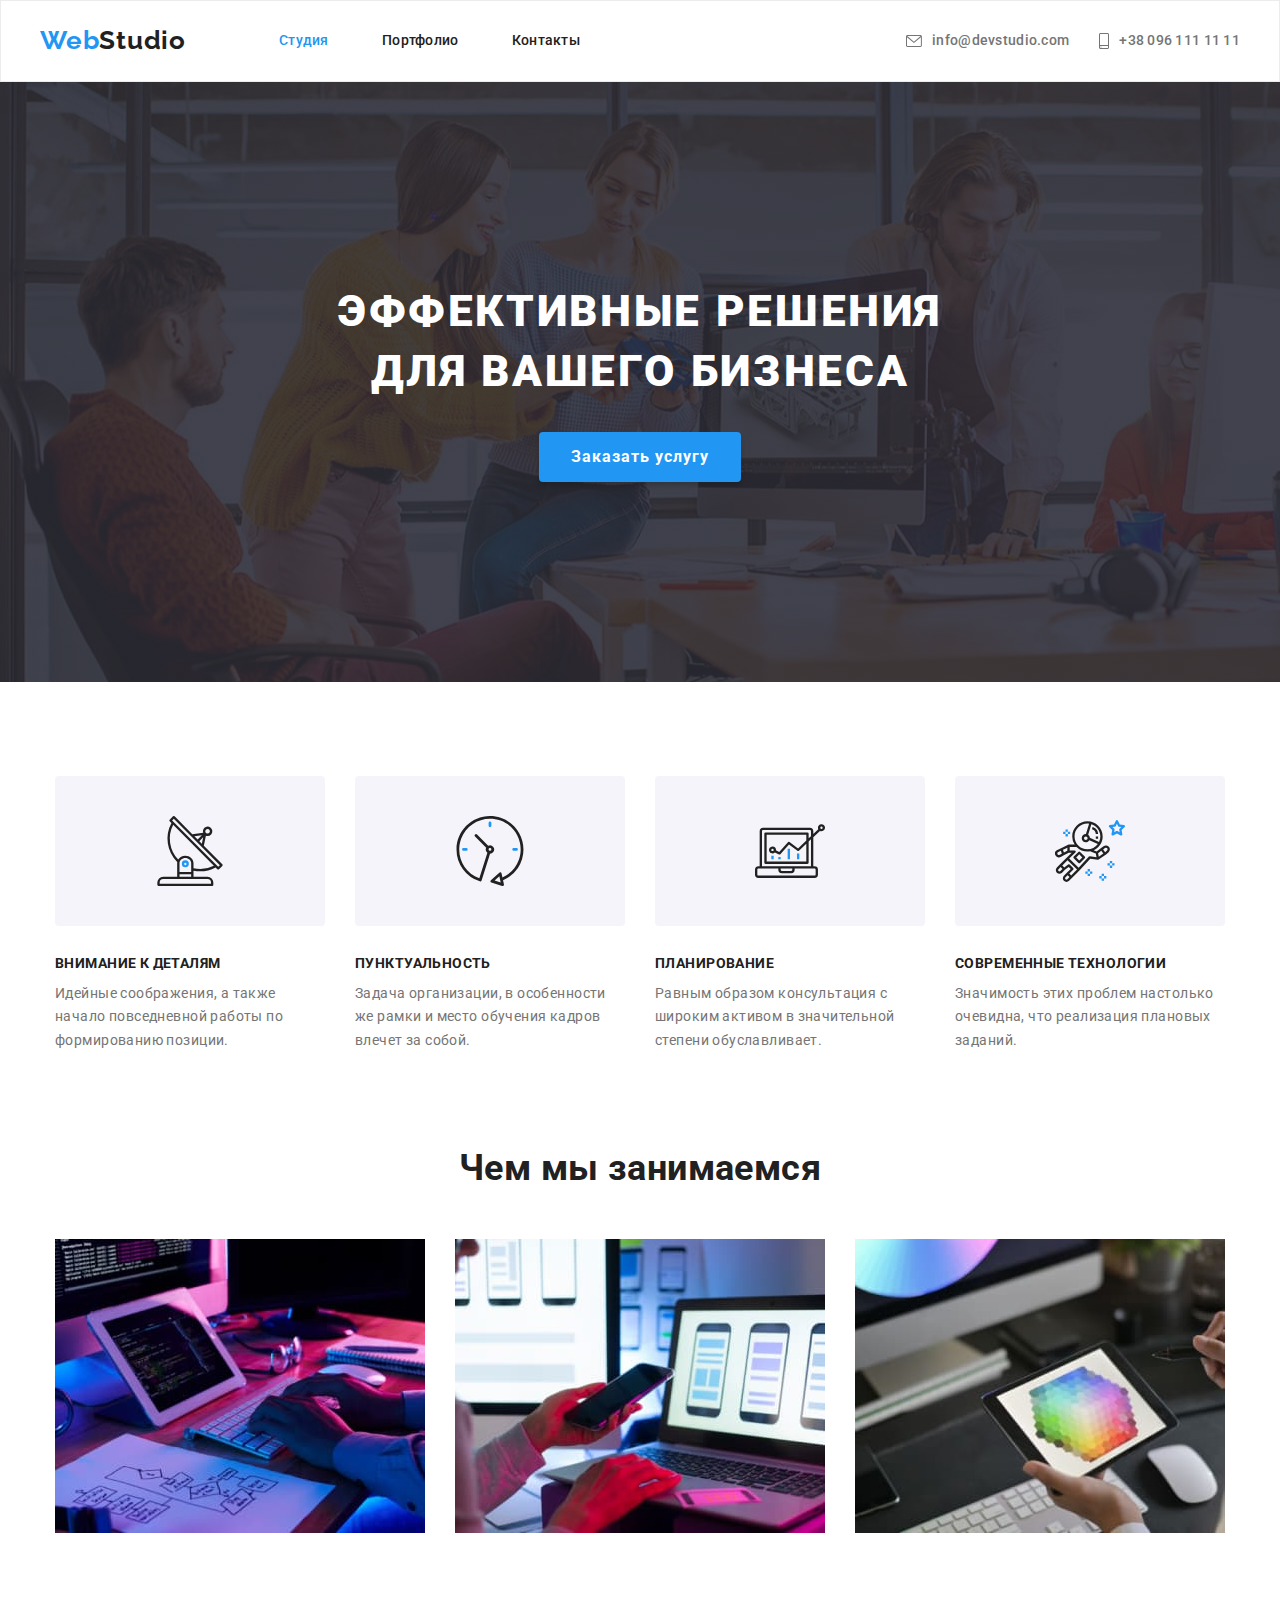
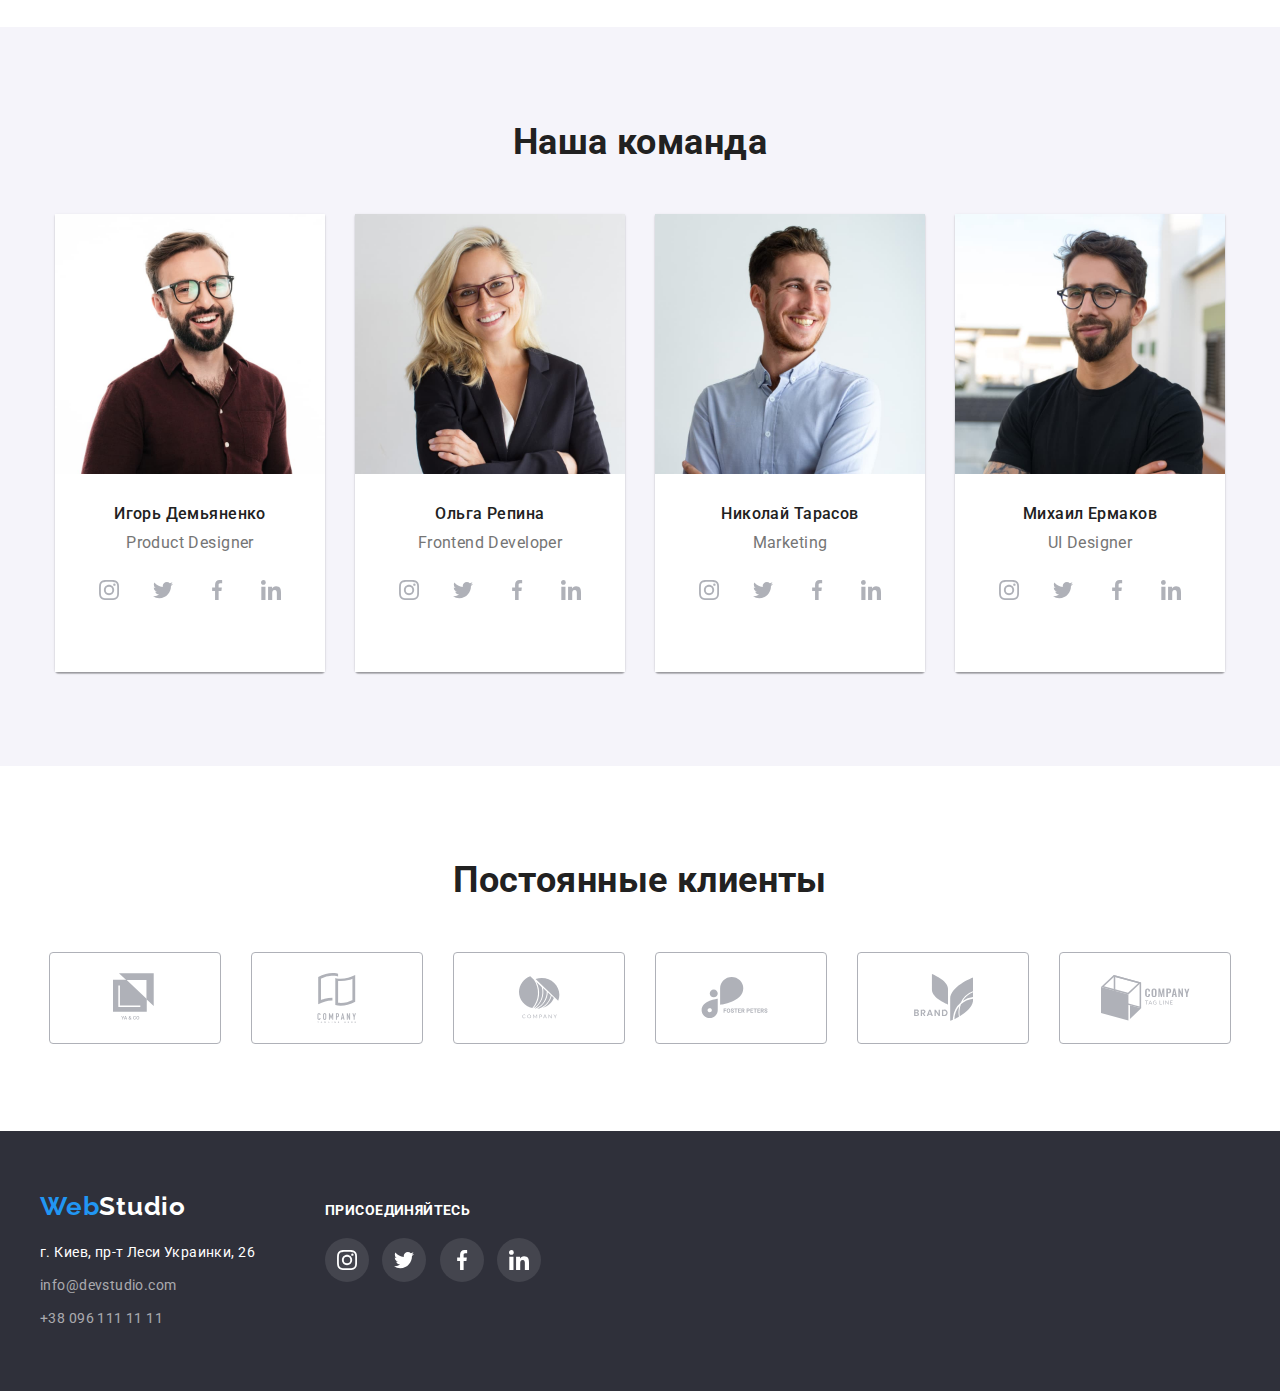
==== commit b477d2c9: "goit-markup-hw-04 Окей" ====
--- a/index.html
+++ b/index.html
@@ -1,341 +1,438 @@
 <!DOCTYPE html>
 <html lang="ru">
+  <head>
+    <meta charset="UTF-8" />
+    <meta name="viewport" content="width=device-width, initial-scale=1.0" />
+    <title>WebStudio</title>
+    <!-- ПОДКЛЮЧЕНИЕ СТИЛЕЙ -->
+    <link rel="preconnect" href="https://fonts.gstatic.com" />
+    <link
+      href="https://fonts.googleapis.com/css2?family=Raleway:wght@700&family=Roboto:wght@400;500;700;900&display=swap"
+      rel="stylesheet"
+    />
+    <link rel="stylesheet" href="./css/modern-normalize.css" />
+    <link rel="stylesheet" href="./css/style.css" />
+    <link rel="stylesheet" href="./portfolio.html" />
+  </head>
 
-<head>
-  <meta charset="UTF-8" />
-  <meta name="viewport" content="width=device-width, initial-scale=1.0" />
-  <title>WebStudio</title>
-  <!-- ПОДКЛЮЧЕНИЕ СТИЛЕЙ -->
-  <link rel="preconnect" href="https://fonts.gstatic.com" />
-  <link href="https://fonts.googleapis.com/css2?family=Raleway:wght@700&family=Roboto:wght@400;500;700;900&display=swap"
-    rel="stylesheet" />
-  <link rel="stylesheet" href="./css/modern-normalize.css" />
-  <link rel="stylesheet" href="./css/style.css" />
-  <link rel="stylesheet" href="./portfolio.html" />
-</head>
-
-<body class="full-document">
-  <!--Шапка сайта-->
-  <header class="page-header">
-    <div class="container main-nav">
-      <nav class="nav-title">
-        <a href="./index.html" class="logo">Web<span class="logo-text">Studio</span>
-        </a>
-        <ul class="site-nav list">
-          <li class="item">
-            <a href="./index.html" class="link current" target="_blank" rel="noreferrer noopener">Студия</a>
-          </li>
-          <li class="item">
-            <a href="./portfolio.html" class="link" target="_blank" rel="noreferrer noopener">Портфолио</a>
-          </li>
-          <li class="item">
-            <a href="#" class="link">Контакты</a>
-          </li>
-        </ul>
-      </nav>
-      <address class="address-nav">
-        <ul class="auth-nav list">
-          <li class="item">
-            <a href="mailto:info@devstudio.com" class="link">
-              <svg class="icon-nav mailto">
-                <use href="./images/sprite.svg#envelope" width="16" height="12"></use>
-              </svg>info@devstudio.com
-            </a>
-          </li>
-          <li class="item">
-            <a href="tel:+380961111111" class="link">
-              <svg class="icon-nav tel">
-                <use href="./images/sprite.svg#smartphone" width="10" height="16"></use>
-              </svg>+38 096 111 11 11
-            </a>
-          </li>
-        </ul>
-      </address>
-    </div>
-  </header>
-  <main>
-    <!-- Hero -->
-    <section class="section-hero overlay">
-      <div class="container hero">
-        <h1 class="hero-title">
-          Эффективные решения<br />
-          для вашего бизнеса
-        </h1>
-        <a href="#"><button type="button" class="button">Заказать услугу</button></a>
-      </div>
-    </section>
-    <!-- Преимущества -->
-    <section class="section-feature">
-      <div class="container feature">
-        <!-- <h2>Наши преимущества</h2>-->
-        <ul class="feature-list list">
-          <li class="item">
-            <h3 class="feature-title">Внимание к деталям</h3>
-            <p class="text-feature">
-              Идейные соображения, а также начало повседневной работы по
-              формированию позиции.
-            </p>
-          </li>
-          <li class="item">
-            <div><svg class="icon-feature">
-                <use href="./images/sprite.svg#clock" width="70" height="70"></use>
-              </svg></div>
-            <h3 class="feature-title">Пунктуальность</h3>
-            <p class="text-feature">
-              Задача организации, в особенности же рамки и место обучения
-              кадров влечет за собой.
-            </p>
-          </li>
-          <li class="item">
-            <h3 class="feature-title">Планирование</h3>
-            <p class="text-feature">
-              Равным образом консультация с широким активом в значительной
-              степени обуславливает.
-            </p>
-          </li>
-          <li class="item">
-            <h3 class="feature-title">Современные технологии</h3>
-            <p class="text-feature">
-              Значимость этих проблем настолько очевидна, что реализация
-              плановых заданий.
-            </p>
-          </li>
-        </ul>
-      </div>
-    </section>
-    <!-- Примери работ -->
-    <section class="section-sample">
-      <div class="container sample">
-        <h2 class="sample-title">Чем мы занимаемся</h2>
-        <ul class="sample-list list">
-          <li class="item">
-            <img src="./images/box1.jpg" alt="Наши услуги" width="370" />
-          </li>
-          <li class="item">
-            <img src="./images/box2.jpg" alt="Наши услуги" width="370" />
-          </li>
-          <li class="item">
-            <img src="./images/box3.jpg" alt="Наши услуги" width="370" />
-          </li>
-        </ul>
-      </div>
-    </section>
-    <!-- Работники компании -->
-    <section class="section-workers">
-      <div class="container workers">
-        <h2 class="workers-title">Наша команда</h2>
-        <ul class="workers-list list">
-          <li class="item">
-            <img src="./images/ИгорьДемьяненко.jpg" alt="Фото Игорь Демьяненко" width="270" />
-            <div class="description-worker">
-              <h3 class="name-workers">Игорь Демьяненко</h3>
-              <p>Product Designer</p>
-              <ul class="soc-list list">
-                <li>
-                  <a href="#" aria-label="Ссылка на Instagram" class="soc-icon"><svg class="icon">
-                      <use href="./images/sprite.svg#instagram"></use>
-                    </svg>
-                  </a>
-                </li>
-                <li>
-                  <a href="#" aria-label="Ссылка на Twitter" class="soc-icon"><svg class="icon">
-                      <use href="./images/sprite.svg#twitter"></use>
-                    </svg></a>
-                </li>
-                <li>
-                  <a href="#" aria-label="Ссылка на Facebook" class="soc-icon"><svg class="icon">
-                      <use href="./images/sprite.svg#facebook"></use>
-                    </svg></a>
-                </li>
-                <li>
-                  <a href="#" aria-label="Ссылка на Linkedin" class="soc-icon"><svg class="icon">
-                      <use href="./images/sprite.svg#linkedin"></use>
-                    </svg></a>
-                </li>
-              </ul>
-            </div>
-          </li>
-          <li class="item">
-            <img src="./images/ОльгаРепина.jpg" alt="Фото Ольга Репина" width="270" />
-            <div class="description-worker">
-              <h3 class="name-workers">Ольга Репина</h3>
-              <p>Frontend Developer</p>
-              <ul class="soc-list list">
-                <li>
-                  <a href="#" aria-label="Ссылка на Instagram" class="soc-icon"><svg class="icon">
-                      <use href="./images/sprite.svg#instagram"></use>
-                    </svg>
-                  </a>
-                </li>
-                <li>
-                  <a href="#" aria-label="Ссылка на Twitter" class="soc-icon"><svg class="icon">
-                      <use href="./images/sprite.svg#twitter"></use>
-                    </svg></a>
-                </li>
-                <li>
-                  <a href="#" aria-label="Ссылка на Facebook" class="soc-icon"><svg class="icon">
-                      <use href="./images/sprite.svg#facebook"></use>
-                    </svg></a>
-                </li>
-                <li>
-                  <a href="#" aria-label="Ссылка на Linkedin" class="soc-icon"><svg class="icon">
-                      <use href="./images/sprite.svg#linkedin"></use>
-                    </svg></a>
-                </li>
-              </ul>
-            </div>
-          </li>
-          <li class="item">
-            <img src="./images/НиколайТарасов.jpg" alt="Фото Николай Тарасов" width="270" />
-            <div class="description-worker">
-              <h3 class="name-workers">Николай Тарасов</h3>
-              <p>Marketing</p>
-              <ul class="soc-list list">
-                <li>
-                  <a href="#" aria-label="Ссылка на Instagram" class="soc-icon"><svg class="icon">
-                      <use href="./images/sprite.svg#instagram"></use>
-                    </svg>
-                  </a>
-                </li>
-                <li>
-                  <a href="#" aria-label="Ссылка на Twitter" class="soc-icon"><svg class="icon">
-                      <use href="./images/sprite.svg#twitter"></use>
-                    </svg></a>
-                </li>
-                <li>
-                  <a href="#" aria-label="Ссылка на Facebook" class="soc-icon"><svg class="icon">
-                      <use href="./images/sprite.svg#facebook"></use>
-                    </svg></a>
-                </li>
-                <li>
-                  <a href="#" aria-label="Ссылка на Linkedin" class="soc-icon"><svg class="icon">
-                      <use href="./images/sprite.svg#linkedin"></use>
-                    </svg></a>
-                </li>
-              </ul>
-            </div>
-          </li>
-          <li class="item">
-            <img src="./images/МихаилЕрмаков.jpg" alt="Фото Михаил Ермаков" width="270" />
-            <div class="description-worker">
-              <h3 class="name-workers">Михаил Ермаков</h3>
-              <p>UI Designer</p>
-              <ul class="soc-list list">
-                <li>
-                  <a href="#" aria-label="Ссылка на Instagram" class="soc-icon"><svg class="icon">
-                      <use href="./images/sprite.svg#instagram"></use>
-                    </svg>
-                  </a>
-                </li>
-                <li>
-                  <a href="#" aria-label="Ссылка на Twitter" class="soc-icon"><svg class="icon">
-                      <use href="./images/sprite.svg#twitter"></use>
-                    </svg></a>
-                </li>
-                <li>
-                  <a href="#" aria-label="Ссылка на Facebook" class="soc-icon"><svg class="icon">
-                      <use href="./images/sprite.svg#facebook"></use>
-                    </svg></a>
-                </li>
-                <li>
-                  <a href="#" aria-label="Ссылка на Linkedin" class="soc-icon"><svg class="icon">
-                      <use href="./images/sprite.svg#linkedin"></use>
-                    </svg></a>
-                </li>
-              </ul>
-            </div>
-          </li>
-        </ul>
-      </div>
-    </section>
-    <section class="clients">
-      <div class="container">
-        <h2 class="clients-title">Постоянные клиенты</h2>
-        <ul class="clients-list">
-          <li class="clients-item">
-            <a href="#" class="clients-link">
-              <svg class="clients-icon">
-                <use href="./images/sprite.svg#yaco" width="44" height="50">
-                </use>
-              </svg>
-            </a>
-          </li>
-          <li class="clients-item"><a href=" #" class="clients-link"><svg class="clients-icon">
-                <use href="./images/sprite.svg#taglinehere" width="40" height="52"></use>
-              </svg></a></li>
-          <li class="clients-item"><a href=" #" class="clients-link"><svg class="clients-icon">
-                <use href="./images/sprite.svg#company" width="41" height="43"></use>
-              </svg></a></li>
-          <li class="clients-item"><a href=" #" class="clients-link"><svg class="clients-icon">
-                <use href="./images/sprite.svg#fosterpeters" width="80" height="42"></use>
-              </svg></a></li>
-          <li class="clients-item"><a href=" #" class="clients-link"><svg class="clients-icon">
-                <use href="./images/sprite.svg#brand" width="59" height="47"></use>
-              </svg></a></li>
-          <li class="clients-item"><a href=" #" class="clients-link"><svg class="clients-icon">
-                <use href="./images/sprite.svg#tagline" width="88" height="45"></use>
-              </svg></a></li>
-        </ul>
-
-      </div>
-
-    </section>
-  </main>
-  <!-- Контакти -->
-  <footer class=" section-footers">
-    <div class="container footers">
-      <div class="adress">
-        <a href="./index.html" class="footer-logo">
-          Web<span class="text-logo-footer">Studio</span></a>
-        <address>
-          <ul class="contacts-list list">
-            <li class="item">
-              <span class="maps">г. Киев, пр-т Леси Украинки, 26</span>
-            </li>
-            <li class="item">
-              <a href="mailto:info@devstudio.com">info@devstudio.com</a>
-            </li>
-            <li class="item">
-              <a href="tel:+380961111111">+38 096 111 11 11</a>
+  <body class="full-document">
+    <!--Шапка сайта-->
+    <header class="page-header">
+      <div class="container main-nav">
+        <nav class="nav-title">
+          <a href="./index.html" class="logo"
+            >Web<span class="logo-text">Studio</span>
+          </a>
+          <ul class="site-nav list">
+            <li class="item">
+              <a
+                href="./index.html"
+                class="link current"
+                target="_blank"
+                rel="noreferrer noopener"
+                >Студия</a
+              >
+            </li>
+            <li class="item">
+              <a
+                href="./portfolio.html"
+                class="link"
+                target="_blank"
+                rel="noreferrer noopener"
+                >Портфолио</a
+              >
+            </li>
+            <li class="item">
+              <a href="#" class="link">Контакты</a>
+            </li>
+          </ul>
+        </nav>
+        <address class="address-nav">
+          <ul class="auth-nav list">
+            <li class="item">
+              <a href="mailto:info@devstudio.com" class="link">
+                <svg class="icon-nav mailto">
+                  <use
+                    href="./images/sprite.svg#envelope"
+                    width="16"
+                    height="12"
+                  ></use></svg
+                >info@devstudio.com
+              </a>
+            </li>
+            <li class="item">
+              <a href="tel:+380961111111" class="link">
+                <svg class="icon-nav tel">
+                  <use
+                    href="./images/sprite.svg#smartphone"
+                    width="10"
+                    height="16"
+                  ></use></svg
+                >+38 096 111 11 11
+              </a>
             </li>
           </ul>
         </address>
       </div>
-      <div class="sign">
-        <h3 class="sign-title">ПРИСОЕДИНЯЙТЕСЬ</h3>
-        <ul class="soc-list list">
-          <li class="item">
-            <a href="#" aria-label="Ссылка на Instagram" class="soc-icon">
-              <svg class="icon">
-                <use href="./images/sprite.svg#instagram"></use>
-              </svg>
-            </a>
-          </li>
-          <li class="item">
-            <a href="#" aria-label="Ссылка на Twitter" class="soc-icon">
-              <svg class="icon">
-                <use href="./images/sprite.svg#twitter"></use>
-              </svg>
-            </a>
-          </li>
-          <li class="item">
-            <a href="#" aria-label="Ссылка на Facebook" class="soc-icon">
-              <svg class="icon">
-                <use href="./images/sprite.svg#facebook"></use>
-              </svg>
-            </a>
-          </li>
-          <li class="item">
-            <a href="#" aria-label="Ссылка на Linkedin" class="soc-icon">
-              <svg class="icon">
-                <use href="./images/sprite.svg#linkedin"></use>
-              </svg>
-            </a>
-          </li>
-        </ul>
+    </header>
+    <main>
+      <!-- Hero -->
+      <section class="section-hero overlay">
+        <div class="container hero">
+          <h1 class="hero-title">
+            Эффективные решения<br />
+            для вашего бизнеса
+          </h1>
+          <a href="#"
+            ><button type="button" class="button">Заказать услугу</button></a
+          >
+        </div>
+      </section>
+      <!-- Преимущества -->
+      <section class="section-feature">
+        <div class="container feature">
+          <!-- <h2>Наши преимущества</h2>-->
+          <ul class="feature-list list">
+            <li class="item">
+              <div class="icon-style">
+                <svg class="icon-feature">
+                  <use href="./images/sprite.svg#antenna"></use>
+                </svg>
+              </div>
+              <h3 class="feature-title">Внимание к деталям</h3>
+              <p class="text-feature">
+                Идейные соображения, а также начало повседневной работы по
+                формированию позиции.
+              </p>
+            </li>
+            <li class="item">
+              <div class="icon-style">
+                <svg class="icon-feature">
+                  <use href="./images/sprite.svg#clock"></use>
+                </svg>
+              </div>
+              <h3 class="feature-title">Пунктуальность</h3>
+              <p class="text-feature">
+                Задача организации, в особенности же рамки и место обучения
+                кадров влечет за собой.
+              </p>
+            </li>
+            <li class="item">
+              <div class="icon-style">
+                <svg class="icon-feature">
+                  <use href="./images/sprite.svg#diagram"></use>
+                </svg>
+              </div>
+              <h3 class="feature-title">Планирование</h3>
+              <p class="text-feature">
+                Равным образом консультация с широким активом в значительной
+                степени обуславливает.
+              </p>
+            </li>
+            <li class="item">
+              <div class="icon-style">
+                <svg class="icon-feature">
+                  <use href="./images/sprite.svg#astronaut"></use>
+                </svg>
+              </div>
+              <h3 class="feature-title">Современные технологии</h3>
+              <p class="text-feature">
+                Значимость этих проблем настолько очевидна, что реализация
+                плановых заданий.
+              </p>
+            </li>
+          </ul>
+        </div>
+      </section>
+      <!-- Примери работ -->
+      <section class="section-sample">
+        <div class="container sample">
+          <h2 class="sample-title">Чем мы занимаемся</h2>
+          <ul class="sample-list list">
+            <li class="item">
+              <img src="./images/box1.jpg" alt="Наши услуги" width="370" />
+            </li>
+            <li class="item">
+              <img src="./images/box2.jpg" alt="Наши услуги" width="370" />
+            </li>
+            <li class="item">
+              <img src="./images/box3.jpg" alt="Наши услуги" width="370" />
+            </li>
+          </ul>
+        </div>
+      </section>
+      <!-- Работники компании -->
+      <section class="section-workers">
+        <div class="container workers">
+          <h2 class="workers-title">Наша команда</h2>
+          <ul class="workers-list list">
+            <li class="item">
+              <img
+                src="./images/ИгорьДемьяненко.jpg"
+                alt="Фото Игорь Демьяненко"
+                width="270"
+              />
+              <div class="description-worker">
+                <h3 class="name-workers">Игорь Демьяненко</h3>
+                <p>Product Designer</p>
+                <ul class="soc-list list">
+                  <li>
+                    <a
+                      href="#"
+                      aria-label="Ссылка на Instagram"
+                      class="soc-icon"
+                      ><svg class="icon">
+                        <use href="./images/sprite.svg#instagram"></use>
+                      </svg>
+                    </a>
+                  </li>
+                  <li>
+                    <a href="#" aria-label="Ссылка на Twitter" class="soc-icon"
+                      ><svg class="icon">
+                        <use href="./images/sprite.svg#twitter"></use></svg
+                    ></a>
+                  </li>
+                  <li>
+                    <a href="#" aria-label="Ссылка на Facebook" class="soc-icon"
+                      ><svg class="icon">
+                        <use href="./images/sprite.svg#facebook"></use></svg
+                    ></a>
+                  </li>
+                  <li>
+                    <a href="#" aria-label="Ссылка на Linkedin" class="soc-icon"
+                      ><svg class="icon">
+                        <use href="./images/sprite.svg#linkedin"></use></svg
+                    ></a>
+                  </li>
+                </ul>
+              </div>
+            </li>
+            <li class="item">
+              <img
+                src="./images/ОльгаРепина.jpg"
+                alt="Фото Ольга Репина"
+                width="270"
+              />
+              <div class="description-worker">
+                <h3 class="name-workers">Ольга Репина</h3>
+                <p>Frontend Developer</p>
+                <ul class="soc-list list">
+                  <li>
+                    <a
+                      href="#"
+                      aria-label="Ссылка на Instagram"
+                      class="soc-icon"
+                      ><svg class="icon">
+                        <use href="./images/sprite.svg#instagram"></use>
+                      </svg>
+                    </a>
+                  </li>
+                  <li>
+                    <a href="#" aria-label="Ссылка на Twitter" class="soc-icon"
+                      ><svg class="icon">
+                        <use href="./images/sprite.svg#twitter"></use></svg
+                    ></a>
+                  </li>
+                  <li>
+                    <a href="#" aria-label="Ссылка на Facebook" class="soc-icon"
+                      ><svg class="icon">
+                        <use href="./images/sprite.svg#facebook"></use></svg
+                    ></a>
+                  </li>
+                  <li>
+                    <a href="#" aria-label="Ссылка на Linkedin" class="soc-icon"
+                      ><svg class="icon">
+                        <use href="./images/sprite.svg#linkedin"></use></svg
+                    ></a>
+                  </li>
+                </ul>
+              </div>
+            </li>
+            <li class="item">
+              <img
+                src="./images/НиколайТарасов.jpg"
+                alt="Фото Николай Тарасов"
+                width="270"
+              />
+              <div class="description-worker">
+                <h3 class="name-workers">Николай Тарасов</h3>
+                <p>Marketing</p>
+                <ul class="soc-list list">
+                  <li>
+                    <a
+                      href="#"
+                      aria-label="Ссылка на Instagram"
+                      class="soc-icon"
+                      ><svg class="icon">
+                        <use href="./images/sprite.svg#instagram"></use>
+                      </svg>
+                    </a>
+                  </li>
+                  <li>
+                    <a href="#" aria-label="Ссылка на Twitter" class="soc-icon"
+                      ><svg class="icon">
+                        <use href="./images/sprite.svg#twitter"></use></svg
+                    ></a>
+                  </li>
+                  <li>
+                    <a href="#" aria-label="Ссылка на Facebook" class="soc-icon"
+                      ><svg class="icon">
+                        <use href="./images/sprite.svg#facebook"></use></svg
+                    ></a>
+                  </li>
+                  <li>
+                    <a href="#" aria-label="Ссылка на Linkedin" class="soc-icon"
+                      ><svg class="icon">
+                        <use href="./images/sprite.svg#linkedin"></use></svg
+                    ></a>
+                  </li>
+                </ul>
+              </div>
+            </li>
+            <li class="item">
+              <img
+                src="./images/МихаилЕрмаков.jpg"
+                alt="Фото Михаил Ермаков"
+                width="270"
+              />
+              <div class="description-worker">
+                <h3 class="name-workers">Михаил Ермаков</h3>
+                <p>UI Designer</p>
+                <ul class="soc-list list">
+                  <li>
+                    <a
+                      href="#"
+                      aria-label="Ссылка на Instagram"
+                      class="soc-icon"
+                      ><svg class="icon">
+                        <use href="./images/sprite.svg#instagram"></use>
+                      </svg>
+                    </a>
+                  </li>
+                  <li>
+                    <a href="#" aria-label="Ссылка на Twitter" class="soc-icon"
+                      ><svg class="icon">
+                        <use href="./images/sprite.svg#twitter"></use></svg
+                    ></a>
+                  </li>
+                  <li>
+                    <a href="#" aria-label="Ссылка на Facebook" class="soc-icon"
+                      ><svg class="icon">
+                        <use href="./images/sprite.svg#facebook"></use></svg
+                    ></a>
+                  </li>
+                  <li>
+                    <a href="#" aria-label="Ссылка на Linkedin" class="soc-icon"
+                      ><svg class="icon">
+                        <use href="./images/sprite.svg#linkedin"></use></svg
+                    ></a>
+                  </li>
+                </ul>
+              </div>
+            </li>
+          </ul>
+        </div>
+      </section>
+      <section class="clients">
+        <div class="container">
+          <h2 class="clients-title">Постоянные клиенты</h2>
+          <ul class="clients-list list">
+            <li class="clients-item">
+              <a href="#" class="clients-link">
+                <svg class="clients-icon" width="45" height="50">
+                  <use href="./images/sprite.svg#yaco"></use>
+                </svg>
+              </a>
+            </li>
+            <li class="clients-item">
+              <a href=" #" class="clients-link"
+                ><svg class="clients-icon" width="40" height="50">
+                  <use href="./images/sprite.svg#taglinehere"></use></svg
+              ></a>
+            </li>
+            <li class="clients-item">
+              <a href=" #" class="clients-link"
+                ><svg class="clients-icon" width="41" height="43">
+                  <use href="./images/sprite.svg#company"></use></svg
+              ></a>
+            </li>
+            <li class="clients-item">
+              <a href=" #" class="clients-link"
+                ><svg class="clients-icon" width="80" height="42">
+                  <use href="./images/sprite.svg#fosterpeters"></use></svg
+              ></a>
+            </li>
+            <li class="clients-item">
+              <a href=" #" class="clients-link"
+                ><svg class="clients-icon" width="59" height="47">
+                  <use href="./images/sprite.svg#brand"></use></svg
+              ></a>
+            </li>
+            <li class="clients-item">
+              <a href=" #" class="clients-link"
+                ><svg class="clients-icon" width="89" height="46">
+                  <use href="./images/sprite.svg#tagline"></use></svg
+              ></a>
+            </li>
+          </ul>
+        </div>
+      </section>
+    </main>
+    <!-- Контакти -->
+    <footer class="section-footers">
+      <div class="container footers">
+        <div class="adress">
+          <a href="./index.html" class="footer-logo">
+            Web<span class="text-logo-footer">Studio</span></a
+          >
+          <address>
+            <ul class="contacts-list list">
+              <li class="item">
+                <span class="maps">г. Киев, пр-т Леси Украинки, 26</span>
+              </li>
+              <li class="item">
+                <a href="mailto:info@devstudio.com">info@devstudio.com</a>
+              </li>
+              <li class="item">
+                <a href="tel:+380961111111">+38 096 111 11 11</a>
+              </li>
+            </ul>
+          </address>
+        </div>
+        <div class="sign">
+          <h3 class="sign-title">ПРИСОЕДИНЯЙТЕСЬ</h3>
+          <ul class="soc-list list">
+            <li class="item">
+              <a href="#" aria-label="Ссылка на Instagram" class="soc-icon">
+                <svg class="icon">
+                  <use href="./images/sprite.svg#instagram"></use>
+                </svg>
+              </a>
+            </li>
+            <li class="item">
+              <a href="#" aria-label="Ссылка на Twitter" class="soc-icon">
+                <svg class="icon">
+                  <use href="./images/sprite.svg#twitter"></use>
+                </svg>
+              </a>
+            </li>
+            <li class="item">
+              <a href="#" aria-label="Ссылка на Facebook" class="soc-icon">
+                <svg class="icon">
+                  <use href="./images/sprite.svg#facebook"></use>
+                </svg>
+              </a>
+            </li>
+            <li class="item">
+              <a href="#" aria-label="Ссылка на Linkedin" class="soc-icon">
+                <svg class="icon">
+                  <use href="./images/sprite.svg#linkedin"></use>
+                </svg>
+              </a>
+            </li>
+          </ul>
+        </div>
       </div>
-    </div>
-  </footer>
-</body>
-
-</html>+    </footer>
+  </body>
+</html>
--- a/css/style.css
+++ b/css/style.css
@@ -8,6 +8,7 @@
   --black-bgc: #2f303a;
   --contacts-list-color: rgba(255, 255, 255, 0.6);
   --border-header-color: #ececec;
+  --icon-color: #afb1b8;
 }
 .full-document {
   color: var(--title-text-color);
@@ -186,10 +187,10 @@
 .section-feature {
   padding-top: 94px;
   padding-bottom: 94px;
-  justify-content: center;
 }
 .feature-list {
   display: flex;
+  justify-content: center;
 }
 .feature-list .item {
   width: 270px;
@@ -209,13 +210,15 @@
   font-weight: 400;
   margin: 0 auto;
 }
-.icon-feature {
+.icon-style {
   margin-bottom: 30px;
-  display: block;
-  width: 270px;
+  display: flex;
   background: #f5f4fa;
   border-radius: 4px;
-  background-position: center;
+  justify-content: center;
+}
+.icon-feature {
+  width: 70px;
 }
 /* Sample */
 .section-sample {
@@ -232,6 +235,7 @@
 }
 .sample-list {
   display: flex;
+  justify-content: center;
 }
 .sample-list .item:not(:last-child) {
   margin-right: 30px;
@@ -253,6 +257,7 @@
 }
 .workers-list {
   display: flex;
+  justify-content: center;
 }
 .workers-list .item {
   width: 270px;
@@ -297,7 +302,7 @@
   background: var(--primary-white-color);
 }
 .description-worker .icon {
-  --color5: #afb1b8;
+  --color5: var(--icon-color);
 }
 .description-worker .icon:hover,
 .description-worker .icon:focus {
@@ -309,37 +314,46 @@
   padding-bottom: 87px;
 }
 .clients-title {
-  display: block;
+  margin-top: 0;
+  margin-bottom: 50px;
+  display: flex;
   color: var(--primary-text-color);
   font-size: 36px;
   line-height: 1.17px;
-  text-align: center;
-  margin-top: 0;
-  margin-bottom: 50px;
+  min-height: 42px;
+  justify-content: center;
+  align-items: center;
 }
 .clients-list {
   display: flex;
-  padding: 0;
-  margin: 0;
+  justify-content: center;
 }
 .clients-item:not(:last-child) {
   margin-right: 30px;
 }
+
 .clients-link {
-  display: flex;
   width: 170px;
   height: 90px;
-  align-items: center;
-  justify-content: center;
-  border: 1px solid #afb1b8;
+  display: flex;
+  justify-content: center;
+  align-items: center;
+  border: 1px solid var(--icon-color);
   border-radius: 4px;
+  color: var(--icon-color);
+  cursor: pointer;
 }
 .clients-icon {
-  fill: #afb1b8;
-}
-.clients-item:hover,
-.clients-item:focus {
+  fill: var(--icon-color);
+  --color3: var(--icon-color);
+}
+.clients-icon:hover,
+.clients-icon:focus,
+.clients-link:hover,
+.clients-link:focus {
+  --color4: var(--accent-button-color);
   --color3: var(--accent-button-color);
+  border-color: var(--accent-button-color);
 }
 /* Футер */
 .section-footers {
@@ -392,10 +406,13 @@
 .sign-title {
   margin-top: 0;
   margin-bottom: 20px;
+  display: flex;
+  align-items: center;
   font-size: 14px;
   line-height: 1.14px;
   text-transform: uppercase;
   color: var(--primary-white-color);
+  min-height: 16px;
 }
 
 .soc-icon {
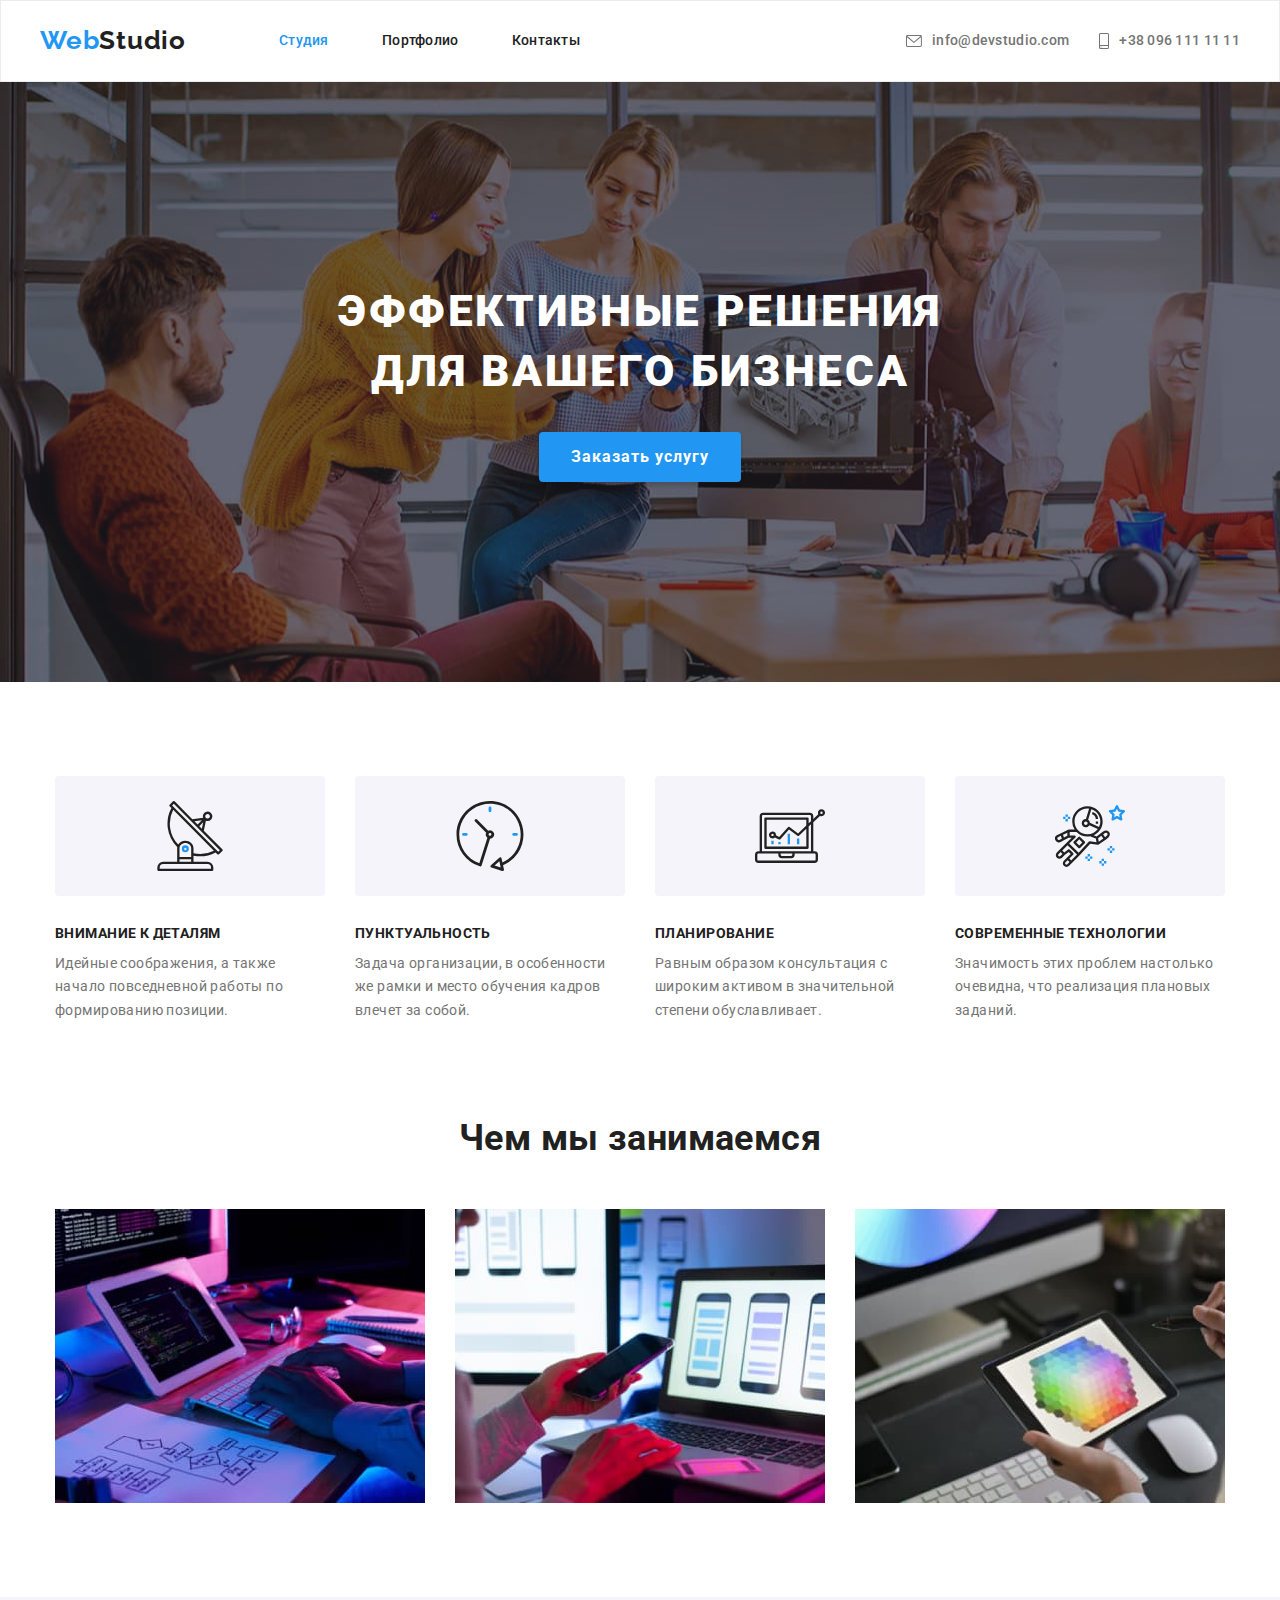
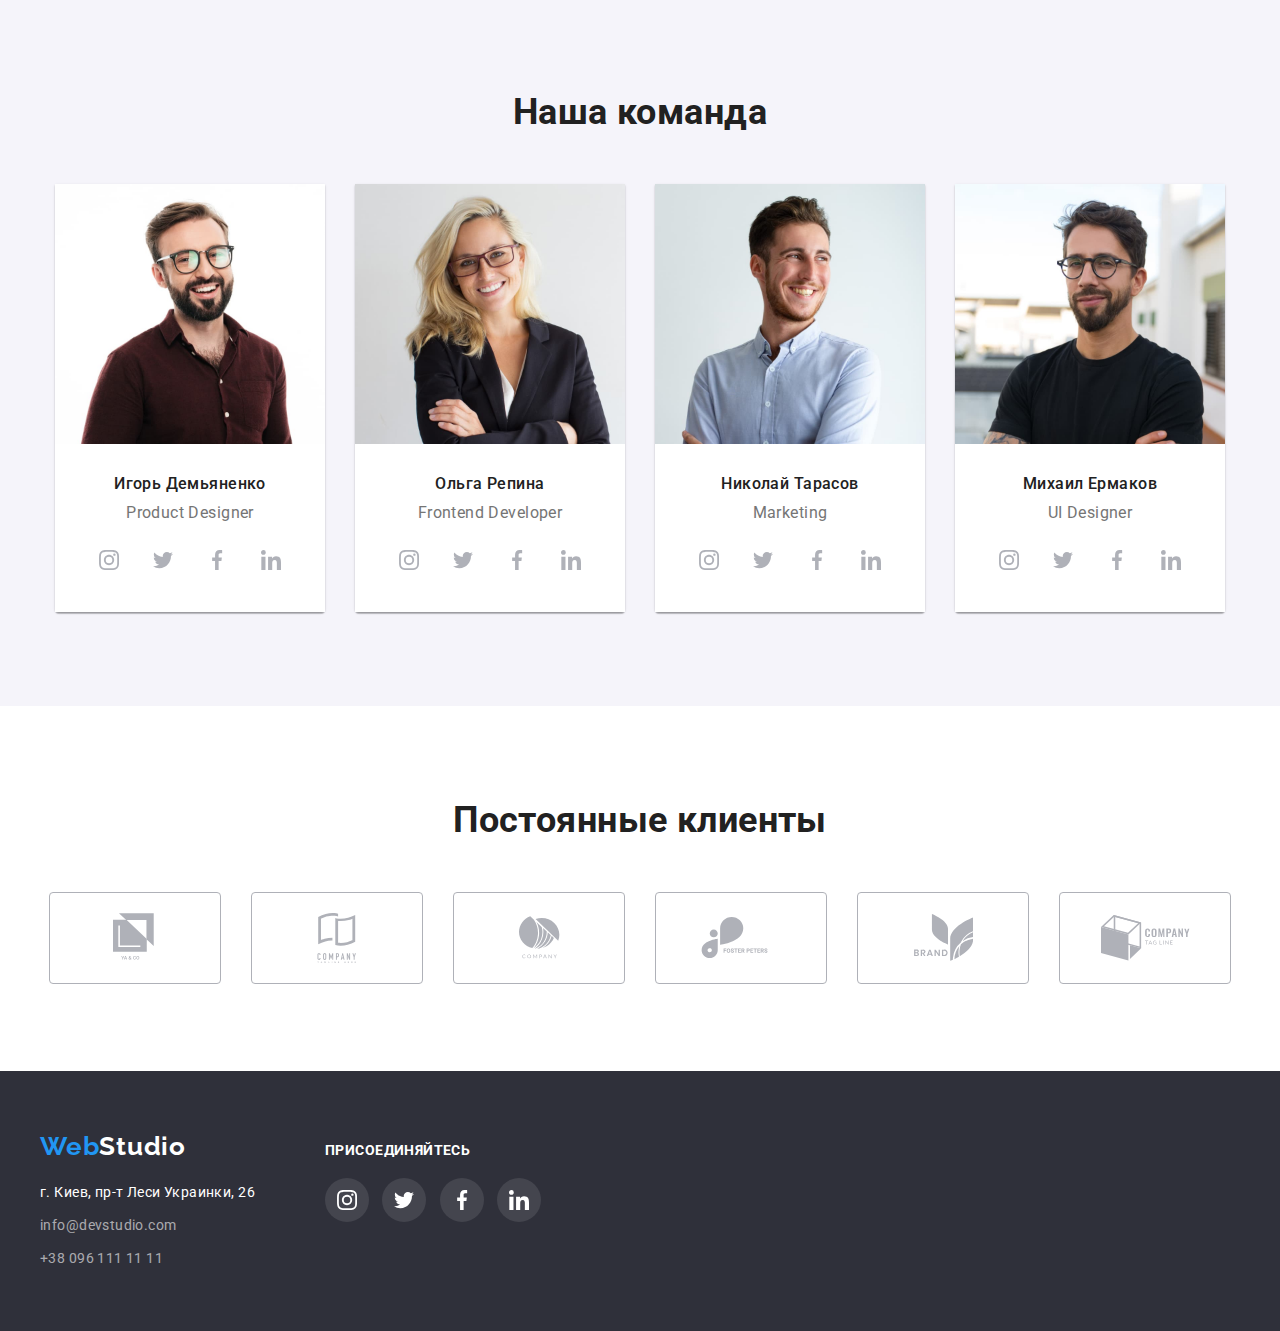
==== commit 2a917956: "repair dz4" ====
--- a/index.html
+++ b/index.html
@@ -335,7 +335,7 @@
       </section>
       <section class="clients">
         <div class="container">
-          <h2 class="clients-title">Постоянные клиенты</h2>
+          <b class="clients-title">Постоянные клиенты</b>
           <ul class="clients-list list">
             <li class="clients-item">
               <a href="#" class="clients-link">
--- a/css/style.css
+++ b/css/style.css
@@ -9,6 +9,7 @@
   --contacts-list-color: rgba(255, 255, 255, 0.6);
   --border-header-color: #ececec;
   --icon-color: #afb1b8;
+  --solid-border-color: #eeeeee;
 }
 .full-document {
   color: var(--title-text-color);
@@ -122,12 +123,7 @@
 }
 .icon-nav {
   margin-right: 10px;
-  display: flex;
-  align-items: center;
-  justify-content: center;
   fill: currentColor;
-  cursor: pointer;
-  padding: 0;
 }
 .auth-nav .mailto {
   width: 16px;
@@ -146,14 +142,14 @@
   align-items: center;
 }
 .overlay {
-  width: 100%;
   margin-left: auto;
   margin-right: auto;
+  max-width: 1600px;
   background: var(--black-bgc);
   background-image: linear-gradient(
       to right,
-      rgba(47, 48, 58, 0.8),
-      rgba(47, 48, 58, 0.8)
+      rgba(47, 48, 58, 0.4),
+      rgba(47, 48, 58, 0.4)
     ),
     url(../images/Hero.jpg);
   background-repeat: no-repeat;
@@ -192,9 +188,6 @@
   display: flex;
   justify-content: center;
 }
-.feature-list .item {
-  width: 270px;
-}
 .feature-list .item:not(:last-child) {
   margin-right: 30px;
 }
@@ -210,15 +203,22 @@
   font-weight: 400;
   margin: 0 auto;
 }
+.feature-list .item {
+  width: 270px;
+}
 .icon-style {
+  width: 270px;
+  height: 120px;
   margin-bottom: 30px;
   display: flex;
-  background: #f5f4fa;
+  background: var(--secondary-white-color);
   border-radius: 4px;
   justify-content: center;
+  align-items: center;
 }
 .icon-feature {
   width: 70px;
+  height: 70px;
 }
 /* Sample */
 .section-sample {
@@ -294,19 +294,19 @@
   background-color: var(--primary-white-color);
 }
 .description-worker .soc-list {
-  margin-bottom: 30px;
-  display: flex;
-  justify-content: center;
-}
-.description-worker .soc-icon {
-  background: var(--primary-white-color);
-}
-.description-worker .icon {
-  --color5: var(--icon-color);
-}
-.description-worker .icon:hover,
-.description-worker .icon:focus {
-  --color5: var(--primary-white-color);
+  display: flex;
+  justify-content: center;
+}
+.icon {
+  width: 20px;
+  height: 20px;
+  fill: currentColor;
+  color: var(--icon-color);
+}
+.soc-icon:hover,
+.soc-icon:focus {
+  --color5: var(--white-button-color);
+  background-color: var(--accent-button-color);
 }
 /* Клиенты */
 .clients {
@@ -331,7 +331,6 @@
 .clients-item:not(:last-child) {
   margin-right: 30px;
 }
-
 .clients-link {
   width: 170px;
   height: 90px;
@@ -344,15 +343,13 @@
   cursor: pointer;
 }
 .clients-icon {
-  fill: var(--icon-color);
-  --color3: var(--icon-color);
+  fill: currentColor;
 }
 .clients-icon:hover,
 .clients-icon:focus,
 .clients-link:hover,
 .clients-link:focus {
   --color4: var(--accent-button-color);
-  --color3: var(--accent-button-color);
   border-color: var(--accent-button-color);
 }
 /* Футер */
@@ -425,20 +422,12 @@
   border-radius: 50%;
   cursor: pointer;
   text-decoration: none;
+}
+.sign .icon {
   color: var(--primary-white-color);
 }
-.icon {
-  width: 20px;
-  height: 20px;
-  --color5: var(--primary-white-color);
-}
-
 .soc-list li:not(:last-child) {
   margin-right: 10px;
-}
-.soc-icon:hover,
-.soc-icon:focus {
-  background-color: var(--accent-button-color);
 }
 /*project Portfolio*/
 .section-filters {
@@ -465,8 +454,12 @@
   border: none;
   letter-spacing: 0.03em;
   border-radius: 4px;
-  padding: 6px 22px;
-  text-align: center;
+  padding-top: 6px;
+  padding-right: 22px;
+  padding-bottom: 6px;
+  padding-left: 22px;
+  text-align: center;
+  cursor: pointer;
 }
 .button-filter:hover,
 .button-filter:focus {
@@ -474,32 +467,40 @@
   color: var(--white-button-color);
   box-shadow: 0px 3px 1px rgba(0, 0, 0, 0.1), 0px 1px 2px rgba(0, 0, 0, 0.08),
     0px 2px 2px rgba(0, 0, 0, 0.12);
+  border-radius: 4px;
 }
 .project-list {
   display: flex;
   flex-wrap: wrap;
 }
 .project-list .item {
-  background-color: var(--white-button-color);
-  border: 1px solid #eeeeee;
   /* width: calc((100% - 60px) / 3); */
   margin-right: 30px;
   margin-bottom: 30px;
   width: 370px;
-}
-.project-list .item:hover {
+  background-color: var(--white-button-color);
+}
+.project-list .item:nth-child(3n) {
+  margin-right: 0px;
+}
+.project-list .item:nth-last-child(-n + 3) {
+  margin-bottom: 0px;
+}
+.project-title {
+  padding-top: 20px;
+  padding-left: 24px;
+  padding-right: 24px;
+  padding-bottom: 20px;
+  border-left: 1px solid var(--solid-border-color);
+  border-right: 1px solid var(--solid-border-color);
+  border-bottom: 1px solid var(--solid-border-color);
+}
+.project-title:hover,
+.project-title:focus {
   box-shadow: 0px 1px 1px rgba(0, 0, 0, 0.12), 0px 4px 4px rgba(0, 0, 0, 0.06),
     1px 4px 6px rgba(0, 0, 0, 0.16);
 }
-.project-list .item:nth-child(3n) {
-  margin-right: 0px;
-}
-.project-list .item:nth-last-child(-n + 3) {
-  margin-bottom: 0px;
-}
-.project-title {
-  padding: 20px 24px;
-}
+
 .project-name {
   color: var(--primary-text-color);
   font-size: 18px;
